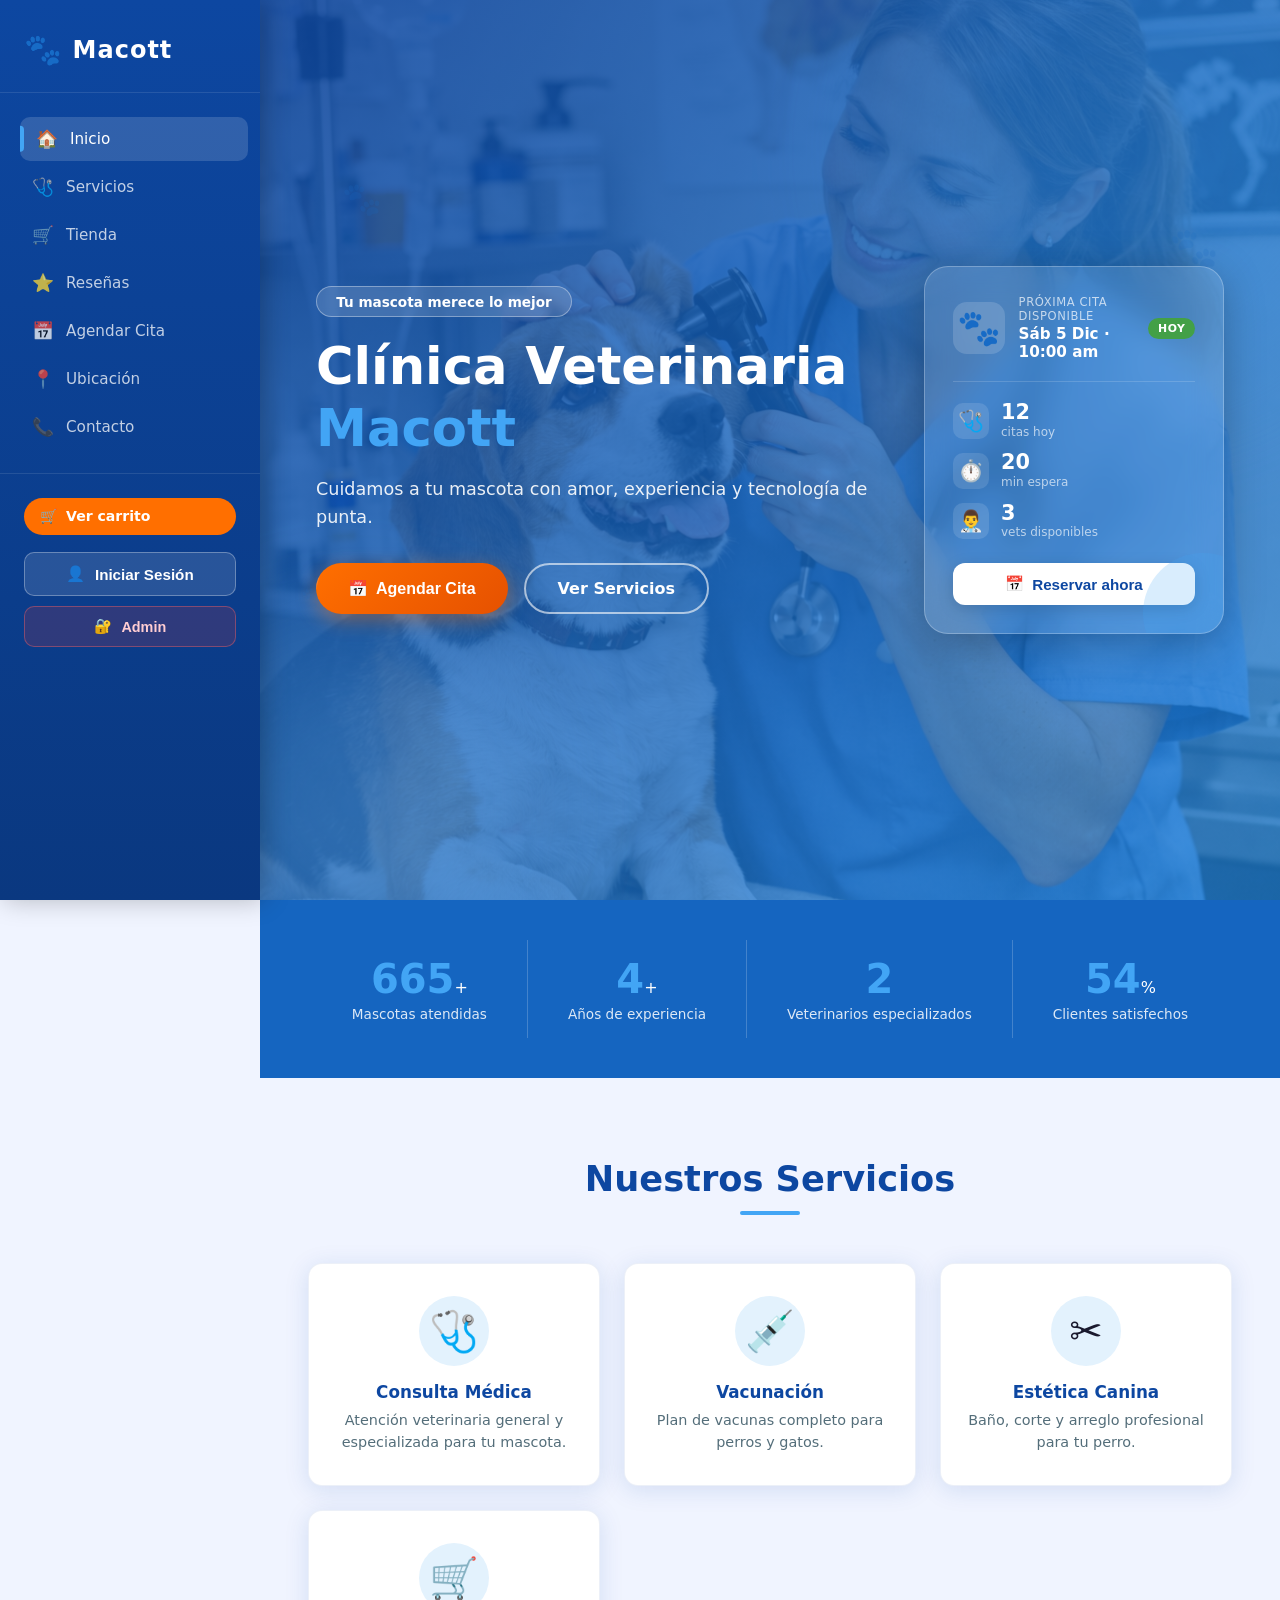
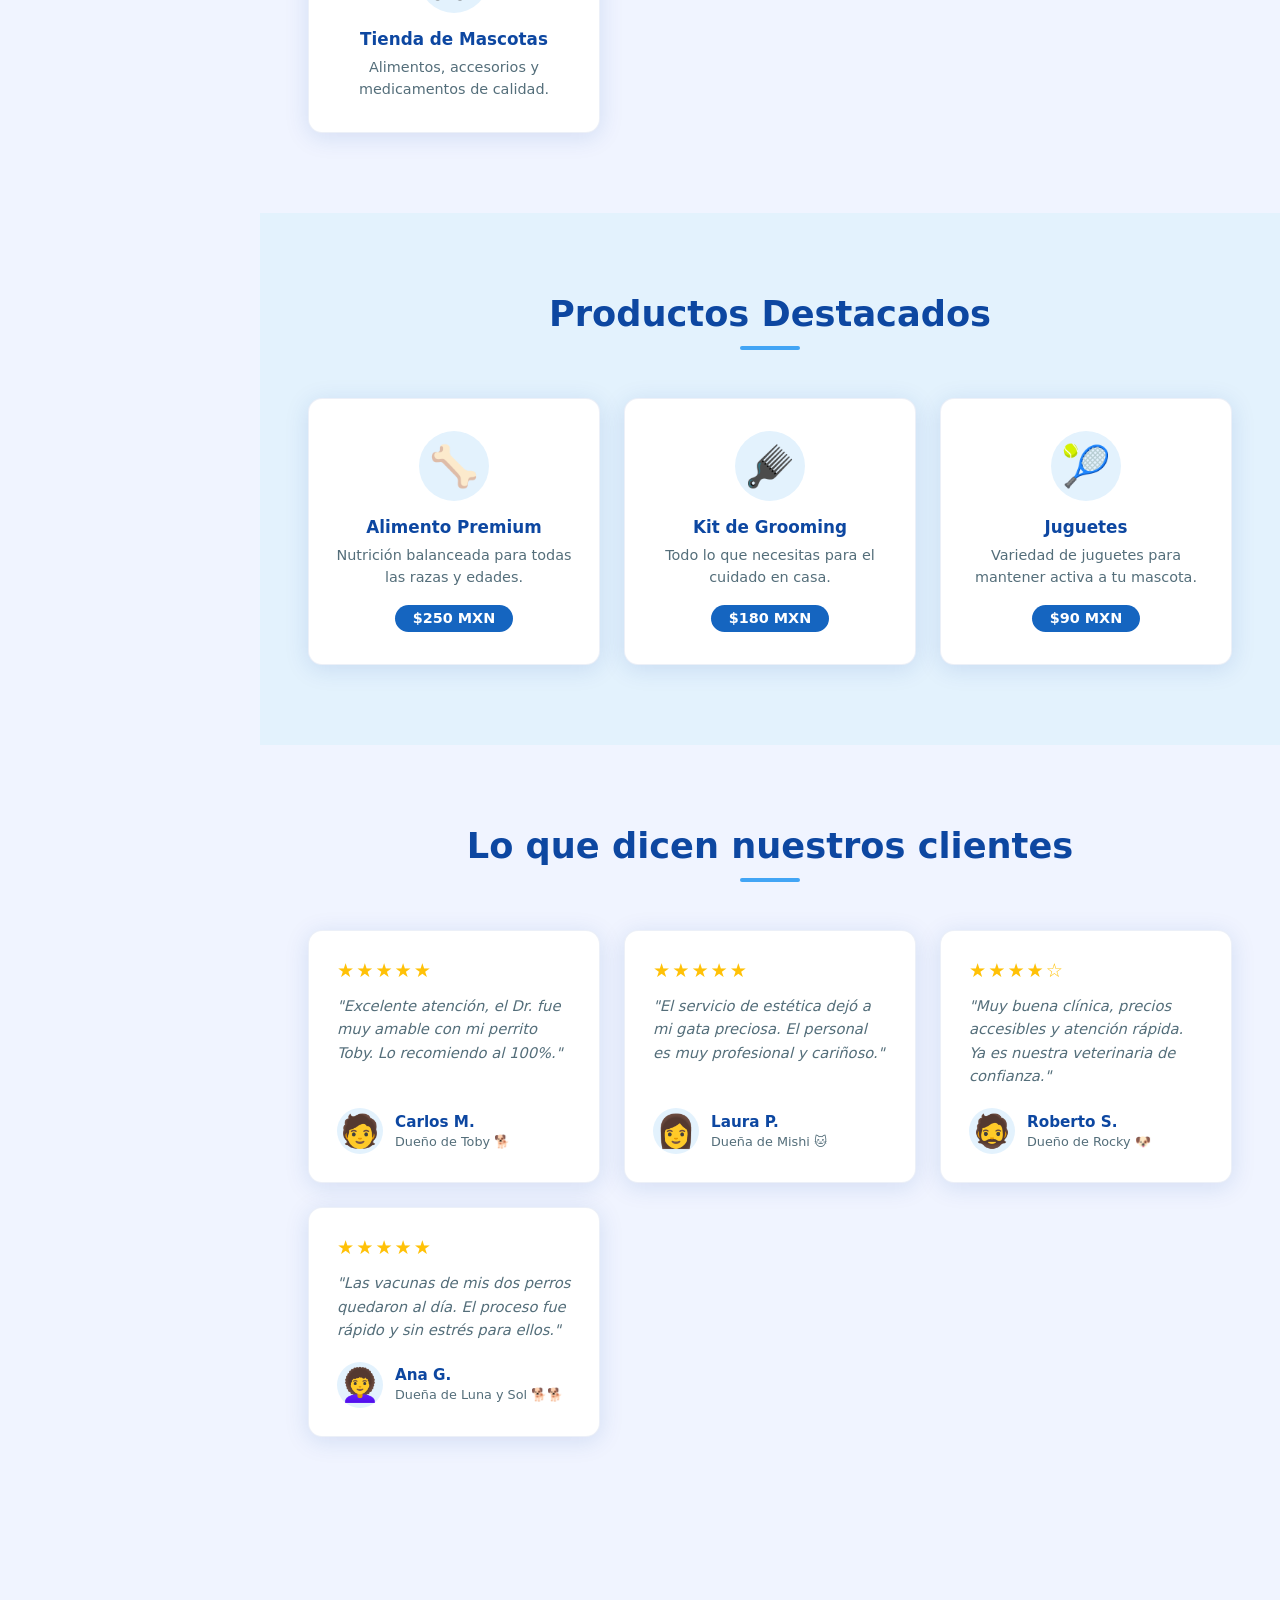
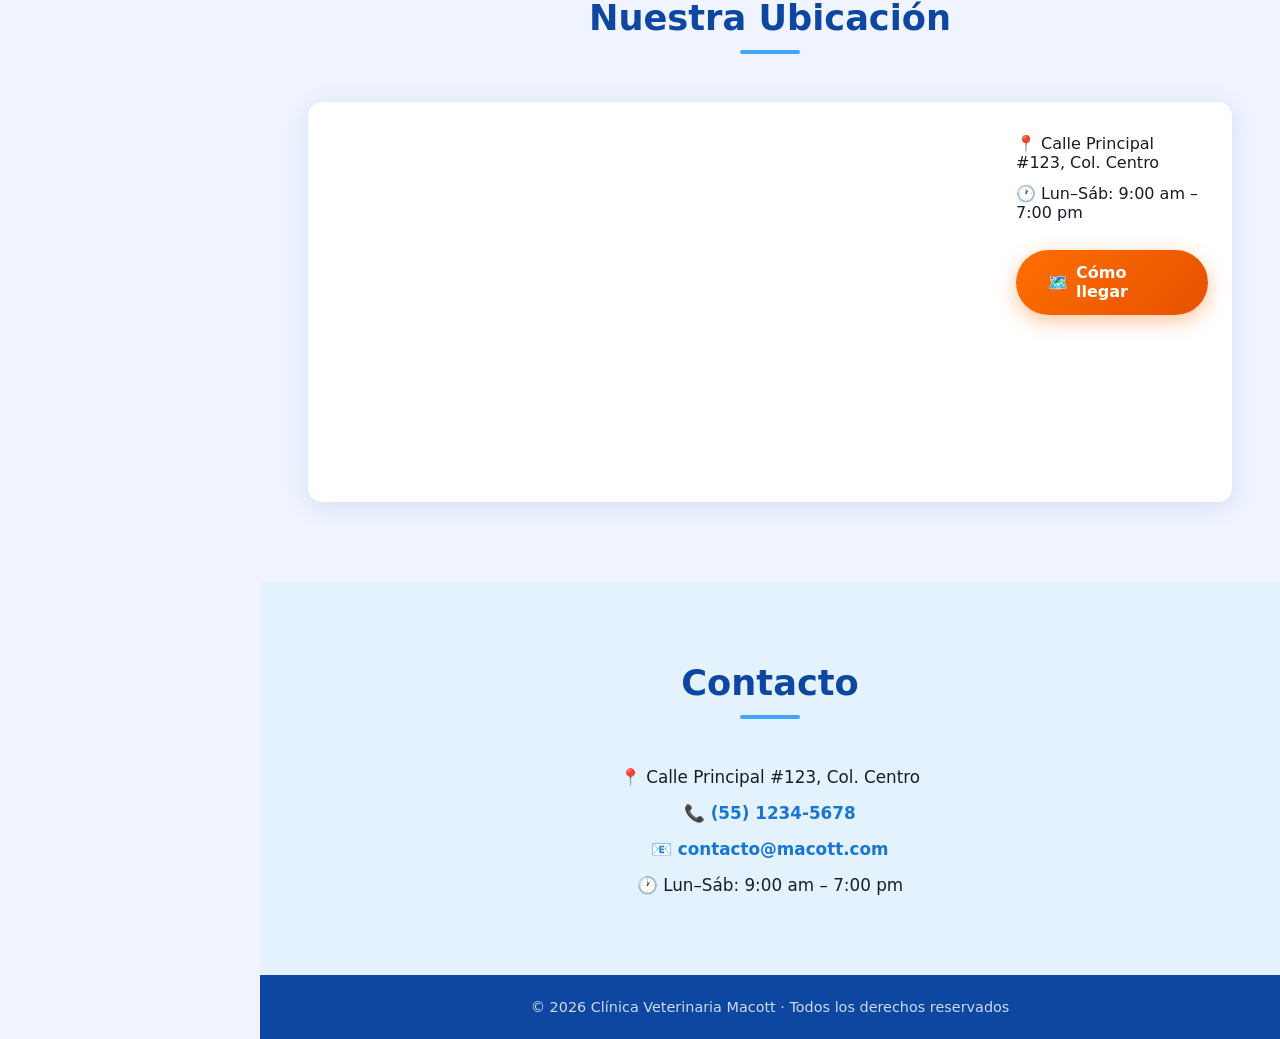
==== Documents/tranbajo/veterinaria/index.html @ 2ae5eca7 "primer commit" ====
<!DOCTYPE html>
<html lang="es">
<head>
  <meta charset="UTF-8" />
  <meta name="viewport" content="width=device-width, initial-scale=1.0"/>
  <title>Clínica Veterinaria Mascott</title>
  <meta name="description" content="Clínica Veterinaria Macott – Consultas, vacunación, estética canina y tienda de mascotas." />
  <link rel="stylesheet" href="style.css" />
</head>
<body>

  <a href="#main-content" class="skip-link">Saltar al contenido principal</a>

  <!-- OVERLAY sidebar móvil -->
  <div class="sidebar-overlay" id="sidebarOverlay" aria-hidden="true"></div>

  <!-- SIDEBAR -->
  <aside class="sidebar" id="sidebar" role="navigation" aria-label="Menú lateral">
    <div class="sidebar-header">
      <a href="#inicio" class="logo" aria-label="Clínica Veterinaria Macott">
        <span aria-hidden="true">🐾</span>
        <span>Macott</span>
      </a>
    </div>

    <nav>
      <ul class="sidebar-links" role="list">
        <li><a href="#inicio"    class="sidebar-link active"><span aria-hidden="true">🏠</span> Inicio</a></li>
        <li><a href="#servicios" class="sidebar-link"><span aria-hidden="true">🩺</span> Servicios</a></li>
        <li><a href="tienda.html" class="sidebar-link"><span aria-hidden="true">🛒</span> Tienda</a></li>
        <li><a href="#resenas"   class="sidebar-link"><span aria-hidden="true">⭐</span> Reseñas</a></li>
        <li>
          <button class="sidebar-link sidebar-link-btn" id="btnCitaSidebar" aria-haspopup="dialog">
            <span aria-hidden="true">📅</span> Agendar Cita
          </button>
        </li>
        <li><a href="#ubicacion" class="sidebar-link"><span aria-hidden="true">📍</span> Ubicación</a></li>
        <li><a href="#contacto"  class="sidebar-link"><span aria-hidden="true">📞</span> Contacto</a></li>
      </ul>
    </nav>
    
    <div class="sidebar-footer">
      <a href="tienda.html" class="btn-carrito-sidebar">
        <span aria-hidden="true">🛒</span> Ver carrito
      </a>
      <button class="btn-login" id="btnLogin" aria-haspopup="dialog">
        <span aria-hidden="true">👤</span> Iniciar Sesión
      </button>
      <button class="btn-admin" id="btnAdmin" aria-haspopup="dialog">
        <span aria-hidden="true">🔐</span> Admin
      </button>
    </div>
  </aside>

  <!-- TOPBAR móvil -->
  <header class="topbar" role="banner">
    <button class="menu-toggle" id="menuToggle"
      aria-controls="sidebar"
      aria-expanded="false"
      aria-label="Abrir menú">
      <span class="hamburger" aria-hidden="true"></span>
    </button>
    <a href="#inicio" class="logo topbar-logo" aria-label="Macott inicio">
      <span aria-hidden="true">🐾</span> Macott
    </a>
    <button class="btn-login-top" id="btnLoginTop" aria-haspopup="dialog">
      <span aria-hidden="true">👤</span>
    </button>
    <a href="tienda.html" class="btn-carrito-top" aria-label="Ir al carrito">
      🛒
    </a>
  </header>

  <!-- MAIN -->
  <main class="main-content" id="main-content">

    <!-- HERO -->
    <section class="hero" id="inicio" aria-label="Bienvenida">
      <div class="hero-overlay" aria-hidden="true"></div>
      <div class="hero-bg-img" aria-hidden="true"></div>
      <div class="blob blob1" aria-hidden="true"></div>
      <div class="blob blob2" aria-hidden="true"></div>
      <div class="paw-float" aria-hidden="true">🐾</div>
      <div class="paw-float paw2" aria-hidden="true">🐾</div>
      <div class="paw-float paw3" aria-hidden="true">🐾</div>

      <div class="hero-content">
        <span class="hero-badge">Tu mascota merece lo mejor</span>
        <h1>Clínica Veterinaria<br><strong>Macott</strong></h1>
        <p>Cuidamos a tu mascota con amor, experiencia y tecnología de punta.</p>
        <div class="hero-btns">
          <button class="btn-cita" id="btnCitaHero" aria-haspopup="dialog">
            <span aria-hidden="true">📅</span> Agendar Cita
          </button>
          <a href="#servicios" class="btn-outline">Ver Servicios</a>
        </div>
      </div>

      <div class="hero-card" aria-label="Información de disponibilidad">
        <div class="hcard-top">
          <span class="hcard-icon" aria-hidden="true">🐾</span>
          <div>
            <p class="hcard-label">Próxima cita disponible</p>
            <p class="hcard-date" id="heroFecha">Cargando...</p>
          </div>
          <span class="hcard-badge">HOY</span>
        </div>

        <div class="hcard-divider" aria-hidden="true"></div>

        <ul class="hcard-stats" role="list">
          <li>
            <span class="hcard-stat-icon" aria-hidden="true">🩺</span>
            <div>
              <span class="hcard-stat-val" data-target="12">0</span>
              <span class="hcard-stat-unit">citas hoy</span>
            </div>
          </li>
          <li>
            <span class="hcard-stat-icon" aria-hidden="true">⏱️</span>
            <div>
              <span class="hcard-stat-val" data-target="20">0</span>
              <span class="hcard-stat-unit">min espera</span>
            </div>
          </li>
          <li>
            <span class="hcard-stat-icon" aria-hidden="true">👨‍⚕️</span>
            <div>
              <span class="hcard-stat-val" data-target="3">0</span>
              <span class="hcard-stat-unit">vets disponibles</span>
            </div>
          </li>
        </ul>

        <button class="hcard-btn" id="btnCitaCard" aria-haspopup="dialog">
          <span aria-hidden="true">📅</span> Reservar ahora
        </button>

        <div class="hcard-pulse" aria-hidden="true"></div>
      </div>

    </section>

    <!-- STATS -->
    <section class="stats" aria-label="Estadísticas de la clínica">
      <div class="stat reveal"><span class="stat-num" data-target="1200">0</span><span>+</span><p>Mascotas atendidas</p></div>
      <div class="stat reveal"><span class="stat-num" data-target="8">0</span><span>+</span><p>Años de experiencia</p></div>
      <div class="stat reveal"><span class="stat-num" data-target="5">0</span><span></span><p>Veterinarios especializados</p></div>
      <div class="stat reveal"><span class="stat-num" data-target="98">0</span><span>%</span><p>Clientes satisfechos</p></div>
    </section>

    <!-- SERVICIOS -->
    <section class="section" id="servicios" aria-labelledby="tit-servicios">
      <h2 class="section-title reveal" id="tit-servicios">Nuestros Servicios</h2>
      <div class="cards" role="list">
        <article class="card reveal" role="listitem">
          <div class="card-icon-wrap" aria-hidden="true">🩺</div>
          <h3>Consulta Médica</h3>
          <p>Atención veterinaria general y especializada para tu mascota.</p>
        </article>
        <article class="card reveal" role="listitem">
          <div class="card-icon-wrap" aria-hidden="true">💉</div>
          <h3>Vacunación</h3>
          <p>Plan de vacunas completo para perros y gatos.</p>
        </article>
        <article class="card reveal" role="listitem">
          <div class="card-icon-wrap" aria-hidden="true">✂️</div>
          <h3>Estética Canina</h3>
          <p>Baño, corte y arreglo profesional para tu perro.</p>
        </article>
        <article class="card reveal" role="listitem">
          <div class="card-icon-wrap" aria-hidden="true">🛒</div>
          <h3>Tienda de Mascotas</h3>
          <p>Alimentos, accesorios y medicamentos de calidad.</p>
        </article>
      </div>
    </section>

    <!-- PRODUCTOS -->
    <section class="section section-alt" id="productos" aria-labelledby="tit-productos">
      <h2 class="section-title reveal" id="tit-productos">Productos Destacados</h2>
      <div class="cards" role="list">
        <article class="card reveal" role="listitem">
          <div class="card-icon-wrap" aria-hidden="true">🦴</div>
          <h3>Alimento Premium</h3>
          <p>Nutrición balanceada para todas las razas y edades.</p>
          <span class="price" aria-label="Precio 250 pesos">$250 MXN</span>
        </article>
        <article class="card reveal" role="listitem">
          <div class="card-icon-wrap" aria-hidden="true">🪮</div>
          <h3>Kit de Grooming</h3>
          <p>Todo lo que necesitas para el cuidado en casa.</p>
          <span class="price" aria-label="Precio 180 pesos">$180 MXN</span>
        </article>
        <article class="card reveal" role="listitem">
          <div class="card-icon-wrap" aria-hidden="true">🎾</div>
          <h3>Juguetes</h3>
          <p>Variedad de juguetes para mantener activa a tu mascota.</p>
          <span class="price" aria-label="Precio 90 pesos">$90 MXN</span>
        </article>
      </div>
    </section>

    <!-- RESEÑAS -->
    <section class="section" id="resenas" aria-labelledby="tit-resenas">
      <h2 class="section-title reveal" id="tit-resenas">Lo que dicen nuestros clientes</h2>
      <div class="reviews-grid">
        <article class="review-card reveal" aria-label="Reseña de cliente">
          <div class="stars" aria-label="5 estrellas">★★★★★</div>
          <p>"Excelente atención, el Dr. fue muy amable con mi perrito Toby. Lo recomiendo al 100%."</p>
          <div class="reviewer">
            <div class="reviewer-avatar" aria-hidden="true">🧑</div>
            <div>
              <strong>Carlos M.</strong>
              <span>Dueño de Toby 🐕</span>
            </div>
          </div>
        </article>
        <article class="review-card reveal" aria-label="Reseña de cliente">
          <div class="stars" aria-label="5 estrellas">★★★★★</div>
          <p>"El servicio de estética dejó a mi gata preciosa. El personal es muy profesional y cariñoso."</p>
          <div class="reviewer">
            <div class="reviewer-avatar" aria-hidden="true">👩</div>
            <div>
              <strong>Laura P.</strong>
              <span>Dueña de Mishi 🐱</span>
            </div>
          </div>
        </article>
        <article class="review-card reveal" aria-label="Reseña de cliente">
          <div class="stars" aria-label="4 estrellas">★★★★☆</div>
          <p>"Muy buena clínica, precios accesibles y atención rápida. Ya es nuestra veterinaria de confianza."</p>
          <div class="reviewer">
            <div class="reviewer-avatar" aria-hidden="true">🧔</div>
            <div>
              <strong>Roberto S.</strong>
              <span>Dueño de Rocky 🐶</span>
            </div>
          </div>
        </article>
        <article class="review-card reveal" aria-label="Reseña de cliente">
          <div class="stars" aria-label="5 estrellas">★★★★★</div>
          <p>"Las vacunas de mis dos perros quedaron al día. El proceso fue rápido y sin estrés para ellos."</p>
          <div class="reviewer">
            <div class="reviewer-avatar" aria-hidden="true">👩‍🦱</div>
            <div>
              <strong>Ana G.</strong>
              <span>Dueña de Luna y Sol 🐕🐕</span>
            </div>
          </div>
        </article>
      </div>
    </section>

    <!-- MAPA -->
    <section class="section" id="ubicacion" aria-labelledby="tit-ubicacion">
      <h2 class="section-title reveal" id="tit-ubicacion">Nuestra Ubicación</h2>
      <div class="map-wrapper reveal">
        <iframe
          title="Ubicación Clínica Veterinaria Macott"
          src="https://www.google.com/maps/embed?pb=!1m18!1m12!1m3!1d3762.661!2d-99.1332!3d19.4326!2m3!1f0!2f0!3f0!3m2!1i1024!2i768!4f13.1!3m3!1m2!1s0x0%3A0x0!2zMTnCsDI1JzU3LjQiTiA5OcKwMDcnNTkuNSJX!5e0!3m2!1ses!2smx!4v1234567890"
          width="100%" height="400" style="border:0;" allowfullscreen=""
          loading="lazy" referrerpolicy="no-referrer-when-downgrade">
        </iframe>
        <div class="map-info">
          <p><span aria-hidden="true">📍</span> Calle Principal #123, Col. Centro</p>
          <p><span aria-hidden="true">🕐</span> Lun–Sáb: 9:00 am – 7:00 pm</p>
          <a href="https://maps.google.com" target="_blank" rel="noopener noreferrer"
            class="btn-cita" style="margin-top:1rem; display:inline-flex;">
            <span aria-hidden="true">🗺️</span> Cómo llegar
          </a>
        </div>
      </div>
    </section>

    <!-- CONTACTO -->
    <section class="section section-alt" id="contacto" aria-labelledby="tit-contacto">
      <h2 class="section-title reveal" id="tit-contacto">Contacto</h2>
      <ul class="contacto-info reveal" role="list">
        <li><span aria-hidden="true">📍</span> Calle Principal #123, Col. Centro</li>
        <li><span aria-hidden="true">📞</span> <a href="tel:+525512345678">(55) 1234-5678</a></li>
        <li><span aria-hidden="true">📧</span> <a href="mailto:contacto@macott.com">contacto@macott.com</a></li>
        <li><span aria-hidden="true">🕐</span> Lun–Sáb: 9:00 am – 7:00 pm</li>
      </ul>
    </section>

    <footer class="footer" role="contentinfo">
      <p>© 2026 Clínica Veterinaria Macott · Todos los derechos reservados</p>
    </footer>

  </main>

  <!-- MODAL LOGIN -->
  <div class="modal-overlay" id="modalOverlay" role="dialog" aria-modal="true"
    aria-labelledby="modal-title" aria-hidden="true">
    <div class="modal">
      <button class="modal-close" id="modalClose" aria-label="Cerrar modal">✕</button>
      <div class="modal-header">
        <span aria-hidden="true">🐾</span>
        <h2 id="modal-title">Iniciar Sesión</h2>
        <p>Accede a tu cuenta Macott</p>
      </div>
      <form class="modal-form" id="loginForm" novalidate aria-label="Formulario de inicio de sesión">
        <div class="form-group">
          <label for="login-email">Correo electrónico</label>
          <input type="email" id="login-email" name="email" placeholder="correo@ejemplo.com"
            required aria-required="true" autocomplete="email" />
        </div>
        <div class="form-group">
          <label for="login-pass">Contraseña</label>
          <div class="pass-wrap">
            <input type="password" id="login-pass" name="password" placeholder="••••••••"
              required aria-required="true" autocomplete="current-password" />
            <button type="button" class="toggle-pass" id="togglePass" aria-label="Mostrar contraseña">👁</button>
          </div>
        </div>
        <button type="submit" class="btn-cita" style="width:100%; justify-content:center;">
          Entrar
        </button>
        <p class="modal-footer-text">
          ¿No tienes cuenta? <a href="#" id="linkRegister">Regístrate</a>
        </p>
      </form>
    </div>
  </div>

  <!-- MODAL CITAS -->
  <div class="modal-overlay" id="modalCita" role="dialog" aria-modal="true"
    aria-labelledby="cita-title" aria-hidden="true">
    <div class="modal modal-wide">
      <button class="modal-close" id="citaClose" aria-label="Cerrar modal de cita">✕</button>
      <div class="modal-header">
        <span aria-hidden="true">📅</span>
        <h2 id="cita-title">Agendar Cita</h2>
        <p>Elige fecha, hora y servicio</p>
      </div>
      <form class="modal-form" id="formCita" novalidate aria-label="Formulario para agendar cita">

        <div class="form-row-2">
          <div class="form-group">
            <label for="c-nombre">Tu nombre</label>
            <input type="text" id="c-nombre" placeholder="Ej. María García"
              required aria-required="true" autocomplete="name" />
            <span class="field-error" id="err-nombre" role="alert" aria-live="polite"></span>
          </div>
          <div class="form-group">
            <label for="c-mascota">Nombre de tu mascota</label>
            <input type="text" id="c-mascota" placeholder="Ej. Firulais" required aria-required="true" />
            <span class="field-error" id="err-mascota" role="alert" aria-live="polite"></span>
          </div>
        </div>

        <div class="form-group">
          <label for="c-servicio">Servicio</label>
          <select id="c-servicio" required aria-required="true">
            <option value="">Selecciona un servicio</option>
            <option value="consulta">🩺 Consulta Médica</option>
            <option value="vacuna">💉 Vacunación</option>
            <option value="estetica">✂️ Estética Canina</option>
            <option value="otro">📋 Otro</option>
          </select>
          <span class="field-error" id="err-servicio" role="alert" aria-live="polite"></span>
        </div>

        <!-- FECHAS DISPONIBLES -->
        <div class="form-group">
          <label>Fecha disponible</label>
          <div class="fechas-grid" id="fechasGrid" role="group" aria-label="Selecciona una fecha disponible"></div>
          <span class="field-error" id="err-fecha" role="alert" aria-live="polite"></span>
        </div>

        <!-- HORARIOS -->
        <div class="form-group" id="horariosWrap" style="display:none">
          <label>Horario disponible</label>
          <div class="horarios-grid" id="horariosGrid" role="group" aria-label="Selecciona un horario"></div>
          <span class="field-error" id="err-hora" role="alert" aria-live="polite"></span>
        </div>

        <button type="submit" class="btn-cita" style="width:100%; justify-content:center; margin-top:.5rem;">
          <span aria-hidden="true">✅</span> Confirmar Cita
        </button>
      </form>
      <div class="form-msg" id="formMsg" role="status" aria-live="polite"></div>
    </div>
  </div>

  <!-- MODAL ADMIN -->
  <div class="modal-overlay" id="modalAdmin" role="dialog" aria-modal="true"
    aria-labelledby="admin-title" aria-hidden="true">
    <div class="modal modal-admin">
      <button class="modal-close" id="adminClose" aria-label="Cerrar modal admin">✕</button>
      <div class="modal-header modal-header-admin">
        <span aria-hidden="true">🔐</span>
        <h2 id="admin-title">Panel Administrador</h2>
        <p>Acceso exclusivo para personal Macott</p>
      </div>
      <form class="modal-form" id="adminForm" novalidate aria-label="Formulario de acceso administrador">
        <div class="form-group">
          <label for="admin-user">Usuario</label>
          <input type="text" id="admin-user" placeholder="admin" required aria-required="true" autocomplete="username" />
        </div>
        <div class="form-group">
          <label for="admin-pass">Contraseña</label>
          <div class="pass-wrap">
            <input type="password" id="admin-pass" placeholder="••••••••"
              required aria-required="true" autocomplete="current-password" />
            <button type="button" class="toggle-pass" id="toggleAdminPass" aria-label="Mostrar contraseña">👁</button>
          </div>
        </div>
        <button type="submit" class="btn-admin-submit">
          <span aria-hidden="true">🔓</span> Acceder al Panel
        </button>
        <p class="modal-footer-text" style="text-align:center; margin-top:.5rem;">
          Acceso restringido · Solo personal autorizado
        </p>
      </form>
    </div>
  </div>

  <script src="script.js"></script>
</body>
</html>
---- Documents/tranbajo/veterinaria/style.css ----
/* ===== RESET & VARIABLES ===== */
*,
*::before,
*::after {
  margin: 0;
  padding: 0;
  box-sizing: border-box;
}

:root {
  --sidebar-w:  260px;
  --blue-dark:  #0d47a1;
  --blue:       #1565c0;
  --blue-mid:   #1976d2;
  --blue-light: #42a5f5;
  --blue-pale:  #e3f2fd;
  --accent:     #ff6f00;
  --white:      #ffffff;
  --text:       #1a1a2e;
  --muted:      #546e7a;
  --radius:     14px;
  --shadow:     0 4px 24px rgba(13,71,161,0.13);
  --t:          0.3s ease;
}

html {
  scroll-behavior: smooth;
}

body {
  font-family: 'Segoe UI', system-ui, sans-serif;
  background: #f0f4ff;
  color: var(--text);
  overflow-x: hidden;
}

/* ===== ACCESIBILIDAD ===== */
:focus-visible {
  outline: 3px solid var(--accent);
  outline-offset: 3px;
  border-radius: 4px;
}

.skip-link {
  position: absolute;
  top: -100px;
  left: 1rem;
  background: var(--blue-dark);
  color: var(--white);
  padding: .6rem 1.2rem;
  border-radius: var(--radius);
  font-weight: 700;
  z-index: 9999;
  text-decoration: none;
  transition: top .2s;
}
.skip-link:focus {
  top: 1rem;
}

/* ===== SIDEBAR ===== */
.sidebar {
  position: fixed;
  top: 0;
  left: 0;
  width: var(--sidebar-w);
  height: 100vh;
  background: linear-gradient(180deg, var(--blue-dark) 0%, #0a3880 100%);
  display: flex;
  flex-direction: column;
  z-index: 300;
  box-shadow: 4px 0 24px rgba(0,0,0,.25);
  transition: transform var(--t);
}

.sidebar-header {
  padding: 2rem 1.5rem 1.5rem;
  border-bottom: 1px solid rgba(255,255,255,.1);
}

.logo {
  display: flex;
  align-items: center;
  gap: .6rem;
  color: var(--white);
  font-size: 1.5rem;
  font-weight: 800;
  text-decoration: none;
  letter-spacing: 1px;
}
.logo span:first-child {
  font-size: 1.9rem;
  animation: logoBounce 2.5s ease-in-out infinite;
}

@keyframes logoBounce {
  0%, 100% { transform: translateY(0); }
  50%       { transform: translateY(-6px); }
}

.sidebar-links {
  list-style: none;
  padding: 1.5rem 1rem;
  flex: 1;
  display: flex;
  flex-direction: column;
  gap: .25rem;
}

.sidebar-link {
  display: flex;
  align-items: center;
  gap: .75rem;
  color: rgba(255,255,255,.75);
  text-decoration: none;
  padding: .75rem 1rem;
  border-radius: 10px;
  font-size: .95rem;
  font-weight: 500;
  transition: background var(--t), color var(--t), transform var(--t);
  position: relative;
}
.sidebar-link span {
  font-size: 1.1rem;
}
.sidebar-link:hover,
.sidebar-link.active {
  background: rgba(255,255,255,.15);
  color: var(--white);
  transform: translateX(4px);
}
.sidebar-link.active::before {
  content: '';
  position: absolute;
  left: 0;
  top: 50%;
  transform: translateY(-50%);
  width: 4px;
  height: 60%;
  background: var(--blue-light);
  border-radius: 0 4px 4px 0;
}

.sidebar-link-btn {
  width: 100%;
  background: none;
  border: none;
  text-align: left;
  cursor: pointer;
  font-family: inherit;
}

.sidebar-footer {
  padding: 1.5rem;
  border-top: 1px solid rgba(255,255,255,.1);
  display: flex;
  flex-direction: column;
  gap: .6rem;
}

.btn-login {
  width: 100%;
  display: flex;
  align-items: center;
  justify-content: center;
  gap: .6rem;
  background: rgba(255,255,255,.12);
  border: 1.5px solid rgba(255,255,255,.3);
  color: var(--white);
  padding: .75rem 1rem;
  border-radius: 10px;
  font-size: .95rem;
  font-weight: 600;
  cursor: pointer;
  transition: background var(--t), border-color var(--t), transform var(--t);
}
.btn-login:hover {
  background: rgba(255,255,255,.22);
  border-color: var(--white);
  transform: translateY(-2px);
}

.btn-admin {
  width: 100%;
  display: flex;
  align-items: center;
  justify-content: center;
  gap: .6rem;
  background: rgba(255,50,50,.15);
  border: 1.5px solid rgba(255,100,100,.4);
  color: #ffcdd2;
  padding: .7rem 1rem;
  border-radius: 10px;
  font-size: .9rem;
  font-weight: 600;
  cursor: pointer;
  transition: background var(--t), border-color var(--t), transform var(--t);
}
.btn-admin:hover {
  background: rgba(255,50,50,.28);
  border-color: #ef9a9a;
  transform: translateY(-2px);
}

/* ===== TOPBAR (móvil) ===== */
.topbar {
  display: none;
  position: fixed;
  top: 0;
  left: 0;
  right: 0;
  height: 60px;
  background: var(--blue-dark);
  align-items: center;
  justify-content: space-between;
  padding: 0 1rem;
  z-index: 400;
  box-shadow: 0 2px 12px rgba(0,0,0,.25);
}
.topbar-logo {
  font-size: 1.2rem;
}

.menu-toggle {
  background: none;
  border: 2px solid rgba(255,255,255,.4);
  border-radius: 8px;
  width: 40px;
  height: 40px;
  cursor: pointer;
  display: flex;
  align-items: center;
  justify-content: center;
  flex-direction: column;
  gap: 5px;
  padding: 8px;
  transition: border-color var(--t);
}
.menu-toggle:hover {
  border-color: var(--white);
}

.hamburger,
.hamburger::before,
.hamburger::after {
  display: block;
  width: 18px;
  height: 2px;
  background: var(--white);
  border-radius: 2px;
  transition: transform .3s, opacity .3s;
  position: relative;
}
.hamburger::before,
.hamburger::after {
  content: '';
  position: absolute;
  left: 0;
}
.hamburger::before { top: -6px; }
.hamburger::after  { top:  6px; }
.menu-toggle.active .hamburger { background: transparent; }
.menu-toggle.active .hamburger::before { transform: rotate(45deg) translate(4px,4px); }
.menu-toggle.active .hamburger::after  { transform: rotate(-45deg) translate(4px,-4px); }

.btn-login-top {
  background: rgba(255,255,255,.15);
  border: 1.5px solid rgba(255,255,255,.4);
  color: var(--white);
  width: 38px;
  height: 38px;
  border-radius: 50%;
  font-size: 1.1rem;
  cursor: pointer;
  transition: background var(--t);
}
.btn-login-top:hover {
  background: rgba(255,255,255,.25);
}

.sidebar-overlay {
  display: none;
  position: fixed;
  inset: 0;
  background: rgba(0,0,0,.5);
  z-index: 250;
  backdrop-filter: blur(2px);
}
.sidebar-overlay.active {
  display: block;
}

/* ===== MAIN ===== */
.main-content {
  margin-left: var(--sidebar-w);
  min-height: 100vh;
}

/* ===== HERO ===== */
.hero {
  min-height: 100vh;
  display: flex;
  align-items: center;
  justify-content: center;
  gap: 3rem;
  padding: 5rem 3rem;
  position: relative;
  overflow: hidden;
}
.hero-bg-img {
  position: absolute;
  inset: 0;
  background: url('fondo.png') center/cover no-repeat;
  z-index: 0;
}
.hero-overlay {
  position: absolute;
  inset: 0;
  background: linear-gradient(135deg, rgba(13,71,161,.88) 0%, rgba(21,101,192,.80) 50%, rgba(30,136,229,.70) 100%);
  z-index: 1;
}

.blob {
  position: absolute;
  border-radius: 50%;
  filter: blur(70px);
  opacity: .2;
  z-index: 2;
}
.blob1 {
  width: 500px;
  height: 500px;
  background: var(--blue-light);
  top: -100px;
  right: -100px;
  animation: blobMove 8s ease-in-out infinite alternate;
}
.blob2 {
  width: 350px;
  height: 350px;
  background: #90caf9;
  bottom: -80px;
  left: -80px;
  animation: blobMove 10s ease-in-out infinite alternate-reverse;
}
@keyframes blobMove {
  from { transform: scale(1) translate(0,0); }
  to   { transform: scale(1.15) translate(30px,20px); }
}

.paw-float {
  position: absolute;
  font-size: 2rem;
  opacity: .18;
  z-index: 2;
  animation: pawFloat 6s ease-in-out infinite;
}
.paw-float:nth-child(5) { top: 20%; left: 8%; }
.paw2 { top: 65%; left: 4%; font-size: 1.4rem; animation-delay: 2s; }
.paw3 { top: 25%; right: 6%; font-size: 2.5rem; animation-delay: 4s; }
@keyframes pawFloat {
  0%, 100% { transform: translateY(0) rotate(0deg); }
  50%       { transform: translateY(-20px) rotate(15deg); }
}

.hero-content {
  color: var(--white);
  max-width: 560px;
  z-index: 3;
  opacity: 1;
  transform: none;
}
.hero-badge {
  display: inline-block;
  background: rgba(255,255,255,.15);
  border: 1px solid rgba(255,255,255,.35);
  color: var(--white);
  padding: .4rem 1.2rem;
  border-radius: 30px;
  font-size: .85rem;
  font-weight: 600;
  margin-bottom: 1.2rem;
  backdrop-filter: blur(4px);
}
.hero-content h1 {
  font-size: clamp(2rem,4.5vw,3.2rem);
  line-height: 1.2;
  margin-bottom: 1rem;
}
.hero-content h1 strong {
  color: var(--blue-light);
}
.hero-content p {
  font-size: 1.1rem;
  opacity: .9;
  margin-bottom: 2rem;
  line-height: 1.6;
}
.hero-btns {
  display: flex;
  gap: 1rem;
  flex-wrap: wrap;
}

.hero-img {
  z-index: 3;
}
.hero-img-circle {
  width: 280px;
  height: 280px;
  background: rgba(255,255,255,.12);
  border: 3px solid rgba(255,255,255,.25);
  border-radius: 50%;
  display: flex;
  align-items: center;
  justify-content: center;
  backdrop-filter: blur(6px);
}
.big-emoji {
  font-size: 8rem;
  filter: drop-shadow(0 8px 24px rgba(0,0,0,.3));
}

/* ===== HERO CARD ===== */
.hero-card {
  position: relative;
  z-index: 3;
  background: rgba(255,255,255,.12);
  backdrop-filter: blur(16px);
  -webkit-backdrop-filter: blur(16px);
  border: 1px solid rgba(255,255,255,.25);
  border-radius: 24px;
  padding: 1.75rem;
  width: 300px;
  box-shadow: 0 8px 40px rgba(0,0,0,.25);
  overflow: hidden;
  flex-shrink: 0;
}

.hcard-top {
  display: flex;
  align-items: center;
  gap: .85rem;
  margin-bottom: 1.25rem;
}

.hcard-icon {
  font-size: 2.2rem;
  background: rgba(255,255,255,.15);
  width: 52px;
  height: 52px;
  border-radius: 14px;
  display: flex;
  align-items: center;
  justify-content: center;
  flex-shrink: 0;
  animation: logoBounce 2.5s ease-in-out infinite;
}

.hcard-label {
  font-size: .72rem;
  color: rgba(255,255,255,.7);
  text-transform: uppercase;
  letter-spacing: .6px;
  margin-bottom: .15rem;
}

.hcard-date {
  font-size: .95rem;
  font-weight: 700;
  color: var(--white);
}

.hcard-badge {
  margin-left: auto;
  background: #43a047;
  color: var(--white);
  font-size: .68rem;
  font-weight: 800;
  padding: .25rem .6rem;
  border-radius: 20px;
  letter-spacing: .5px;
  flex-shrink: 0;
  animation: pulse-badge 2s ease-in-out infinite;
}

@keyframes pulse-badge {
  0%, 100% { box-shadow: 0 0 0 0 rgba(67,160,71,.6); }
  50%       { box-shadow: 0 0 0 6px rgba(67,160,71,0); }
}

.hcard-divider {
  height: 1px;
  background: rgba(255,255,255,.15);
  margin-bottom: 1.25rem;
}

.hcard-stats {
  list-style: none;
  display: flex;
  flex-direction: column;
  gap: .85rem;
  margin-bottom: 1.5rem;
}

.hcard-stats li {
  display: flex;
  align-items: center;
  gap: .75rem;
}

.hcard-stat-icon {
  font-size: 1.3rem;
  background: rgba(255,255,255,.12);
  width: 36px;
  height: 36px;
  border-radius: 10px;
  display: flex;
  align-items: center;
  justify-content: center;
  flex-shrink: 0;
}

.hcard-stat-val {
  font-size: 1.3rem;
  font-weight: 800;
  color: var(--white);
  line-height: 1;
}

.hcard-stat-unit {
  font-size: .75rem;
  color: rgba(255,255,255,.65);
  display: block;
  margin-top: .1rem;
}

.hcard-btn {
  width: 100%;
  display: flex;
  align-items: center;
  justify-content: center;
  gap: .5rem;
  background: var(--white);
  color: var(--blue-dark);
  border: none;
  padding: .75rem 1rem;
  border-radius: 12px;
  font-size: .95rem;
  font-weight: 700;
  cursor: pointer;
  transition: background var(--t), transform .15s, box-shadow var(--t);
  box-shadow: 0 4px 16px rgba(0,0,0,.15);
}
.hcard-btn:hover {
  background: var(--blue-pale);
  transform: translateY(-2px);
  box-shadow: 0 8px 24px rgba(0,0,0,.2);
}

.hcard-pulse {
  position: absolute;
  bottom: -40px;
  right: -40px;
  width: 120px;
  height: 120px;
  border-radius: 50%;
  background: rgba(66,165,245,.2);
  pointer-events: none;
}

/* ===== BOTONES PRINCIPALES ===== */
.btn-cita {
  display: inline-flex;
  align-items: center;
  gap: .5rem;
  background: linear-gradient(135deg, var(--accent), #e65100);
  color: var(--white);
  border: none;
  padding: .85rem 2rem;
  border-radius: 50px;
  font-size: 1rem;
  font-weight: 700;
  cursor: pointer;
  text-decoration: none;
  box-shadow: 0 6px 20px rgba(255,111,0,.4);
  transition: transform .2s, box-shadow .2s, filter .2s;
  position: relative;
  overflow: hidden;
}
.btn-cita::before {
  content: '';
  position: absolute;
  inset: 0;
  background: rgba(255,255,255,.15);
  transform: translateX(-100%) skewX(-15deg);
  transition: transform .4s;
}
.btn-cita:hover::before { transform: translateX(120%) skewX(-15deg); }
.btn-cita:hover {
  transform: translateY(-3px);
  box-shadow: 0 10px 28px rgba(255,111,0,.5);
  filter: brightness(1.05);
}
.btn-cita:active {
  transform: translateY(0);
}

.btn-outline {
  display: inline-flex;
  align-items: center;
  gap: .5rem;
  background: transparent;
  color: var(--white);
  border: 2px solid rgba(255,255,255,.6);
  padding: .85rem 2rem;
  border-radius: 50px;
  font-size: 1rem;
  font-weight: 600;
  cursor: pointer;
  text-decoration: none;
  transition: background var(--t), border-color var(--t), transform .2s;
}
.btn-outline:hover {
  background: rgba(255,255,255,.15);
  border-color: var(--white);
  transform: translateY(-3px);
}

/* ===== STATS ===== */
.stats {
  display: flex;
  justify-content: center;
  flex-wrap: wrap;
  background: var(--blue);
  padding: 2.5rem 2rem;
}
.stat {
  text-align: center;
  color: var(--white);
  padding: 1rem 2.5rem;
  border-right: 1px solid rgba(255,255,255,.2);
}
.stat:last-child {
  border-right: none;
}
.stat-num {
  font-size: 2.5rem;
  font-weight: 800;
  color: var(--blue-light);
}
.stat p {
  font-size: .85rem;
  opacity: .85;
  margin-top: .25rem;
}

/* ===== SECCIONES ===== */
.section {
  padding: 5rem 3rem;
  max-width: 1100px;
  margin: 0 auto;
}
.section-alt {
  background: var(--blue-pale);
  max-width: 100%;
  padding: 5rem 3rem;
}
.section-alt > .cards,
.section-alt > .contacto-info {
  max-width: 1100px;
  margin-left: auto;
  margin-right: auto;
}

.section-title {
  text-align: center;
  font-size: clamp(1.6rem,3vw,2.2rem);
  color: var(--blue-dark);
  margin-bottom: 3rem;
}
.section-title::after {
  content: '';
  display: block;
  width: 60px;
  height: 4px;
  background: var(--blue-light);
  border-radius: 2px;
  margin: .75rem auto 0;
}

/* ===== CARDS ===== */
.cards {
  display: grid;
  grid-template-columns: repeat(auto-fit, minmax(220px,1fr));
  gap: 1.5rem;
}
.card {
  background: var(--white);
  border-radius: var(--radius);
  padding: 2rem 1.5rem;
  text-align: center;
  box-shadow: var(--shadow);
  border: 1px solid rgba(13,71,161,.08);
  transition: transform var(--t), box-shadow var(--t), border-color var(--t);
}
.card:hover {
  transform: translateY(-8px);
  box-shadow: 0 12px 36px rgba(13,71,161,.18);
  border-color: var(--blue-light);
}
.card-icon-wrap {
  font-size: 2.5rem;
  margin-bottom: 1rem;
  display: inline-flex;
  align-items: center;
  justify-content: center;
  background: var(--blue-pale);
  width: 70px;
  height: 70px;
  border-radius: 50%;
  transition: transform var(--t);
}
.card:hover .card-icon-wrap {
  transform: scale(1.15) rotate(-5deg);
}
.card h3 {
  color: var(--blue-dark);
  margin-bottom: .5rem;
  font-size: 1.05rem;
}
.card p {
  color: var(--muted);
  font-size: .9rem;
  line-height: 1.5;
}
.price {
  display: inline-block;
  margin-top: 1rem;
  background: var(--blue);
  color: var(--white);
  padding: .35rem 1.1rem;
  border-radius: 20px;
  font-weight: 700;
  font-size: .9rem;
}

/* ===== RESEÑAS ===== */
.reviews-grid {
  display: grid;
  grid-template-columns: repeat(auto-fit, minmax(260px,1fr));
  gap: 1.5rem;
}
.review-card {
  background: var(--white);
  border-radius: var(--radius);
  padding: 1.75rem;
  box-shadow: var(--shadow);
  border: 1px solid rgba(13,71,161,.08);
  display: flex;
  flex-direction: column;
  gap: .75rem;
  transition: transform var(--t), box-shadow var(--t);
}
.review-card:hover {
  transform: translateY(-6px);
  box-shadow: 0 10px 30px rgba(13,71,161,.16);
}
.stars {
  color: #ffc107;
  font-size: 1.2rem;
  letter-spacing: 2px;
}
.review-card p {
  color: var(--muted);
  font-size: .92rem;
  line-height: 1.6;
  flex: 1;
  font-style: italic;
}
.reviewer {
  display: flex;
  align-items: center;
  gap: .75rem;
  margin-top: .5rem;
}
.reviewer-avatar {
  font-size: 2rem;
  background: var(--blue-pale);
  width: 46px;
  height: 46px;
  border-radius: 50%;
  display: flex;
  align-items: center;
  justify-content: center;
  flex-shrink: 0;
}
.reviewer strong {
  display: block;
  color: var(--blue-dark);
  font-size: .95rem;
}
.reviewer span {
  font-size: .8rem;
  color: var(--muted);
}

/* ===== MAPA ===== */
.map-wrapper {
  display: grid;
  grid-template-columns: 1fr 240px;
  gap: 2rem;
  align-items: start;
  background: var(--white);
  border-radius: var(--radius);
  overflow: hidden;
  box-shadow: var(--shadow);
}
.map-wrapper iframe {
  display: block;
  min-height: 380px;
  width: 100%;
  border-radius: var(--radius) 0 0 var(--radius);
}
.map-info {
  padding: 2rem 1.5rem;
  display: flex;
  flex-direction: column;
  gap: .75rem;
  width: 240px;
  font-size: 1rem;
  color: var(--text);
}

/* ===== CONTACTO ===== */
.contacto-info {
  list-style: none;
  display: flex;
  flex-direction: column;
  gap: 1rem;
  font-size: 1.05rem;
  max-width: 400px;
  margin: 0 auto;
  text-align: center;
}
.contacto-info a {
  color: var(--blue-mid);
  text-decoration: none;
  font-weight: 600;
}
.contacto-info a:hover {
  text-decoration: underline;
}

/* ===== FOOTER ===== */
.footer {
  background: var(--blue-dark);
  color: rgba(255,255,255,.8);
  text-align: center;
  padding: 1.5rem;
  font-size: .9rem;
}

/* ===== MODALES BASE ===== */
.modal-overlay {
  position: fixed;
  inset: 0;
  background: rgba(0,0,0,.55);
  backdrop-filter: blur(4px);
  z-index: 500;
  display: flex;
  align-items: center;
  justify-content: center;
  padding: 1rem;
  opacity: 0;
  pointer-events: none;
  transition: opacity var(--t);
}
.modal-overlay.open {
  opacity: 1;
  pointer-events: all;
}

.modal {
  background: var(--white);
  border-radius: 20px;
  padding: 2.5rem 2rem;
  width: 100%;
  max-width: 420px;
  position: relative;
  box-shadow: 0 20px 60px rgba(0,0,0,.3);
  transform: translateY(30px) scale(.97);
  transition: transform var(--t);
  max-height: 90vh;
  overflow-y: auto;
}
.modal-overlay.open .modal {
  transform: translateY(0) scale(1);
}

.modal-close {
  position: absolute;
  top: 1rem;
  right: 1rem;
  background: #f0f4ff;
  border: none;
  width: 34px;
  height: 34px;
  border-radius: 50%;
  font-size: 1rem;
  cursor: pointer;
  color: var(--muted);
  transition: background var(--t), color var(--t);
}
.modal-close:hover {
  background: #ffebee;
  color: #c62828;
}

.modal-header {
  text-align: center;
  margin-bottom: 1.75rem;
}
.modal-header > span {
  font-size: 2.5rem;
  display: block;
  margin-bottom: .5rem;
}
.modal-header h2 {
  color: var(--blue-dark);
  font-size: 1.5rem;
}
.modal-header p {
  color: var(--muted);
  font-size: .9rem;
  margin-top: .25rem;
}

.modal-form {
  display: flex;
  flex-direction: column;
  gap: 1.1rem;
}

.form-group {
  display: flex;
  flex-direction: column;
  gap: .4rem;
}
.form-group label {
  font-weight: 600;
  font-size: .9rem;
  color: var(--blue-dark);
}
.form-group input,
.form-group select {
  padding: .8rem 1rem;
  border: 2px solid #cfd8dc;
  border-radius: var(--radius);
  font-size: 1rem;
  color: var(--text);
  background: var(--white);
  transition: border-color var(--t), box-shadow var(--t);
}
.form-group input:focus,
.form-group select:focus {
  border-color: var(--blue-mid);
  box-shadow: 0 0 0 3px rgba(25,118,210,.15);
  outline: none;
}
.form-group input.invalid,
.form-group select.invalid {
  border-color: #e53935;
}
.field-error {
  font-size: .8rem;
  color: #e53935;
  min-height: 1rem;
}

.form-row-2 {
  display: grid;
  grid-template-columns: 1fr 1fr;
  gap: 1rem;
}

.pass-wrap {
  position: relative;
}
.pass-wrap input {
  width: 100%;
  padding-right: 3rem;
}
.toggle-pass {
  position: absolute;
  right: .75rem;
  top: 50%;
  transform: translateY(-50%);
  background: none;
  border: none;
  cursor: pointer;
  font-size: 1.1rem;
  color: var(--muted);
  padding: .25rem;
}

.modal-footer-text {
  text-align: center;
  font-size: .88rem;
  color: var(--muted);
}
.modal-footer-text a {
  color: var(--blue-mid);
  font-weight: 600;
  text-decoration: none;
}
.modal-footer-text a:hover {
  text-decoration: underline;
}

.form-msg {
  text-align: center;
  margin-top: .75rem;
  font-weight: 600;
  padding: .75rem;
  border-radius: var(--radius);
  min-height: 1.5rem;
}
.form-msg.success {
  background: #e8f5e9;
  color: #2e7d32;
}
.form-msg.error {
  background: #ffebee;
  color: #c62828;
}

/* ===== MODAL CITAS (wide) ===== */
.modal-wide {
  max-width: 580px;
}

.fechas-grid {
  display: flex;
  flex-wrap: wrap;
  gap: .6rem;
  margin-top: .4rem;
}
.fecha-btn {
  display: flex;
  flex-direction: column;
  align-items: center;
  padding: .6rem .9rem;
  border: 2px solid #cfd8dc;
  border-radius: 10px;
  background: var(--white);
  cursor: pointer;
  font-size: .8rem;
  color: var(--text);
  transition: border-color var(--t), background var(--t), transform .15s;
  min-width: 64px;
}
.fecha-btn .dia-num {
  font-size: 1.3rem;
  font-weight: 800;
  color: var(--blue-dark);
  line-height: 1;
}
.fecha-btn .dia-nom {
  font-size: .7rem;
  color: var(--muted);
  text-transform: uppercase;
  letter-spacing: .5px;
}
.fecha-btn:hover {
  border-color: var(--blue-mid);
  background: var(--blue-pale);
  transform: translateY(-2px);
}
.fecha-btn.selected {
  border-color: var(--blue-mid);
  background: var(--blue-pale);
  box-shadow: 0 0 0 3px rgba(25,118,210,.2);
}
.fecha-btn.disabled {
  opacity: .4;
  cursor: not-allowed;
  pointer-events: none;
}

.horarios-grid {
  display: flex;
  flex-wrap: wrap;
  gap: .5rem;
  margin-top: .4rem;
}
.hora-btn {
  padding: .5rem 1rem;
  border: 2px solid #cfd8dc;
  border-radius: 8px;
  background: var(--white);
  cursor: pointer;
  font-size: .88rem;
  font-weight: 600;
  color: var(--text);
  transition: border-color var(--t), background var(--t), transform .15s;
}
.hora-btn:hover {
  border-color: var(--blue-mid);
  background: var(--blue-pale);
  transform: translateY(-2px);
}
.hora-btn.selected {
  border-color: var(--blue-mid);
  background: var(--blue);
  color: var(--white);
}
.hora-btn.ocupado {
  opacity: .35;
  cursor: not-allowed;
  pointer-events: none;
  text-decoration: line-through;
}

/* ===== MODAL ADMIN ===== */
.modal-admin {
  max-width: 400px;
}
.modal-header-admin > span {
  font-size: 2.8rem;
}
.modal-header-admin h2 {
  color: #b71c1c;
}

.btn-admin-submit {
  width: 100%;
  display: flex;
  align-items: center;
  justify-content: center;
  gap: .5rem;
  background: linear-gradient(135deg, #b71c1c, #e53935);
  color: var(--white);
  border: none;
  padding: .85rem 2rem;
  border-radius: 50px;
  font-size: 1rem;
  font-weight: 700;
  cursor: pointer;
  box-shadow: 0 6px 20px rgba(183,28,28,.35);
  transition: transform .2s, box-shadow .2s, filter .2s;
  position: relative;
  overflow: hidden;
}
.btn-admin-submit::before {
  content: '';
  position: absolute;
  inset: 0;
  background: rgba(255,255,255,.15);
  transform: translateX(-100%) skewX(-15deg);
  transition: transform .4s;
}
.btn-admin-submit:hover::before {
  transform: translateX(120%) skewX(-15deg);
}
.btn-admin-submit:hover {
  transform: translateY(-3px);
  box-shadow: 0 10px 28px rgba(183,28,28,.45);
  filter: brightness(1.05);
}

/* ===== REVEAL ===== */
.reveal {
  opacity: 0;
  transform: translateY(40px);
  transition: opacity .7s ease, transform .7s ease;
}
.reveal.reveal-right {
  transform: translateX(60px);
}
.reveal.visible {
  opacity: 1;
  transform: translate(0,0);
}
.cards .card:nth-child(1) { transition-delay: .05s; }
.cards .card:nth-child(2) { transition-delay: .15s; }
.cards .card:nth-child(3) { transition-delay: .25s; }
.cards .card:nth-child(4) { transition-delay: .35s; }
.reviews-grid .review-card:nth-child(1) { transition-delay: .05s; }
.reviews-grid .review-card:nth-child(2) { transition-delay: .15s; }
.reviews-grid .review-card:nth-child(3) { transition-delay: .25s; }
.reviews-grid .review-card:nth-child(4) { transition-delay: .35s; }
.stats .stat:nth-child(1) { transition-delay: .0s; }
.stats .stat:nth-child(2) { transition-delay: .1s; }
.stats .stat:nth-child(3) { transition-delay: .2s; }
.stats .stat:nth-child(4) { transition-delay: .3s; }

/* ===== BOTÓN CARRITO SIDEBAR / TOPBAR ===== */
.btn-carrito-sidebar {
  display: flex;
  align-items: center;
  gap: .5rem;
  background: var(--accent);
  color: var(--white);
  text-decoration: none;
  padding: .65rem 1rem;
  border-radius: 50px;
  font-size: .88rem;
  font-weight: 700;
  transition: background .2s, transform .15s;
  margin-bottom: .5rem;
}
.btn-carrito-sidebar:hover {
  background: #e65100;
  transform: translateY(-1px);
}

.btn-carrito-top {
  background: rgba(255,255,255,.15);
  border: 1.5px solid rgba(255,255,255,.3);
  color: var(--white);
  padding: .45rem .75rem;
  border-radius: 50px;
  font-size: 1rem;
  text-decoration: none;
  transition: background .2s;
}
.btn-carrito-top:hover {
  background: rgba(255,255,255,.25);
}

/* ===== RESPONSIVE ===== */
@media (max-width: 900px) {
  .sidebar { transform: translateX(-100%); }
  .sidebar.open { transform: translateX(0); }
  .topbar { display: flex; }
  .main-content { margin-left: 0; padding-top: 60px; }
  .hero { flex-direction: column; text-align: center; padding: 3rem 1.5rem; min-height: auto; }
  .hero-btns { justify-content: center; }
  .hero-img-circle { width: 200px; height: 200px; }
  .big-emoji { font-size: 5.5rem; }
  .map-wrapper { grid-template-columns: 1fr; }
  .map-wrapper iframe { border-radius: var(--radius) var(--radius) 0 0; }
  .map-info { padding: 1.5rem; }
  .stat { border-right: none; border-bottom: 1px solid rgba(255,255,255,.2); width: 50%; }
  .stat:nth-child(3), .stat:nth-child(4) { border-bottom: none; }
  .section, .section-alt { padding: 3.5rem 1.5rem; }
  .form-row-2 { grid-template-columns: 1fr; }
}
@media (max-width: 480px) {
  .stat { width: 100%; }
  .stat:last-child { border-bottom: none; }
}
@media (prefers-reduced-motion: reduce) {
  *, *::before, *::after { animation-duration: .01ms !important; transition-duration: .01ms !important; }
  .reveal { opacity: 1; transform: none; }
}
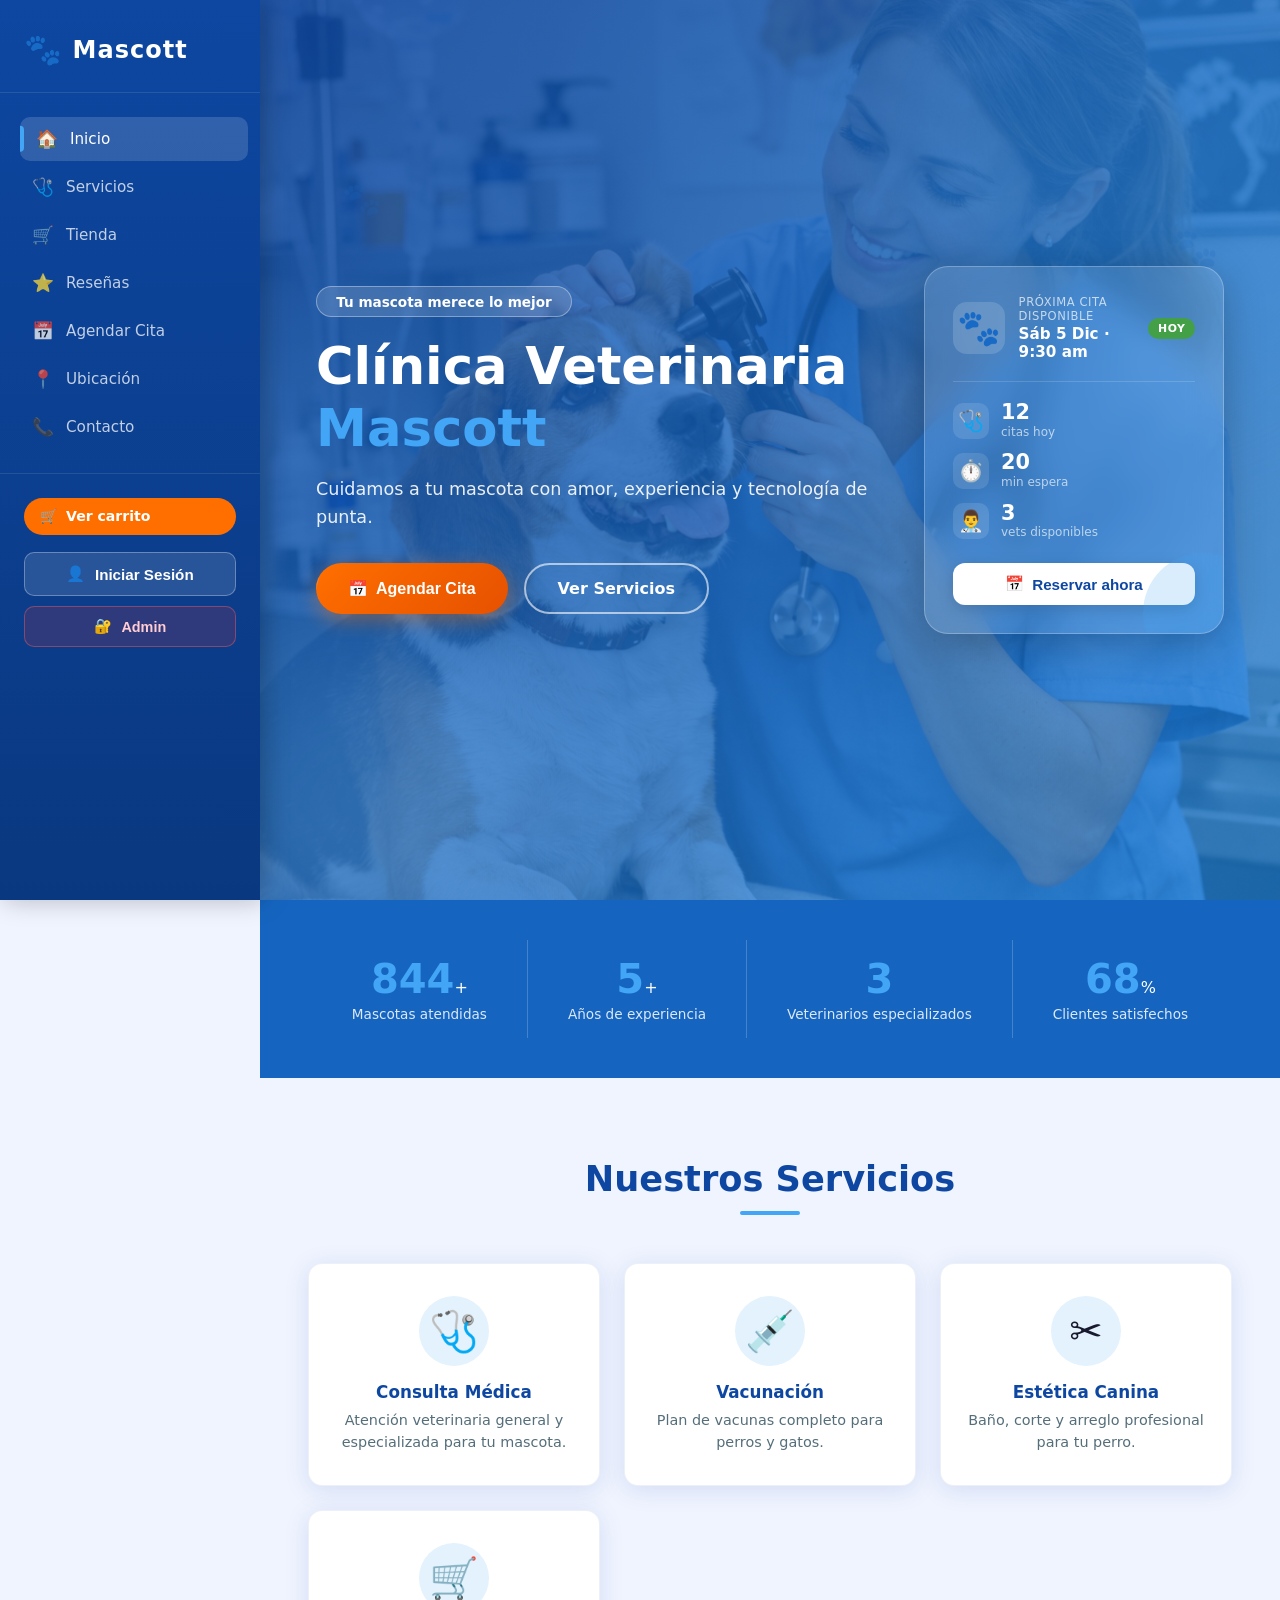
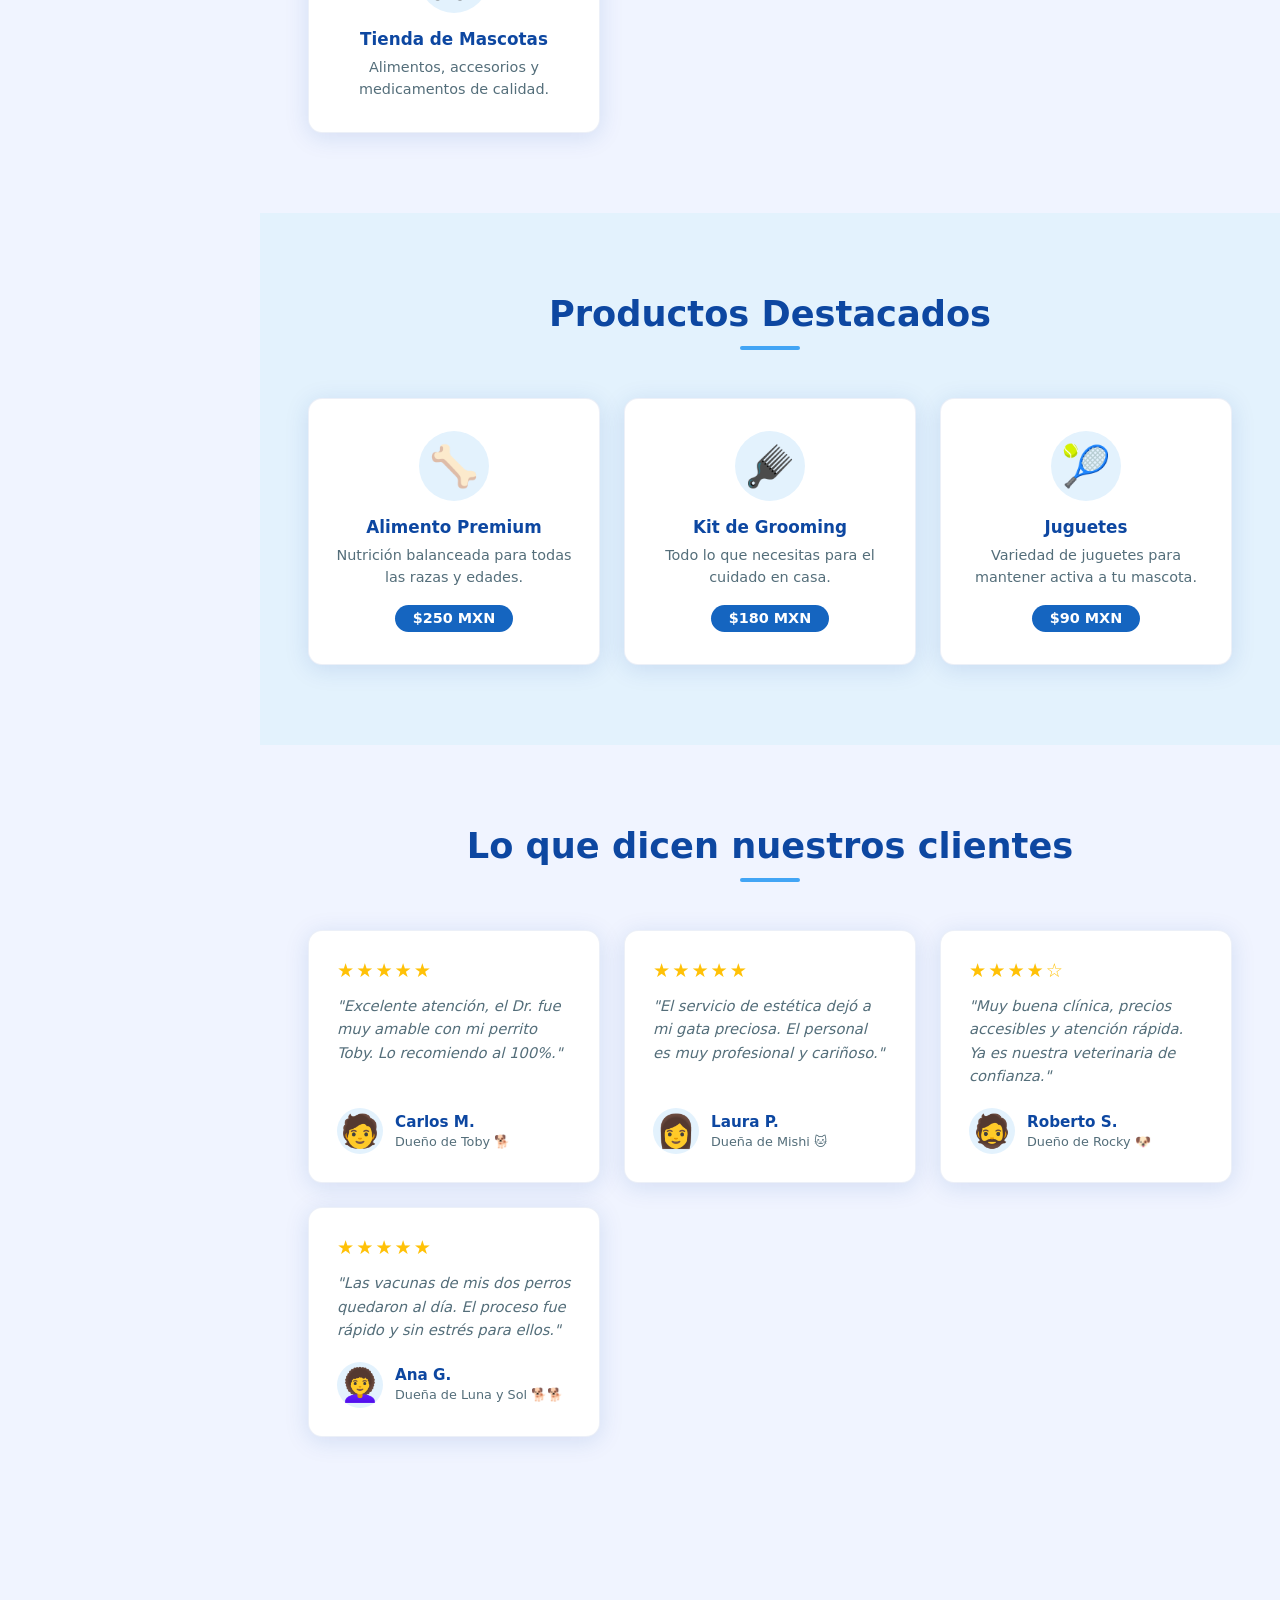
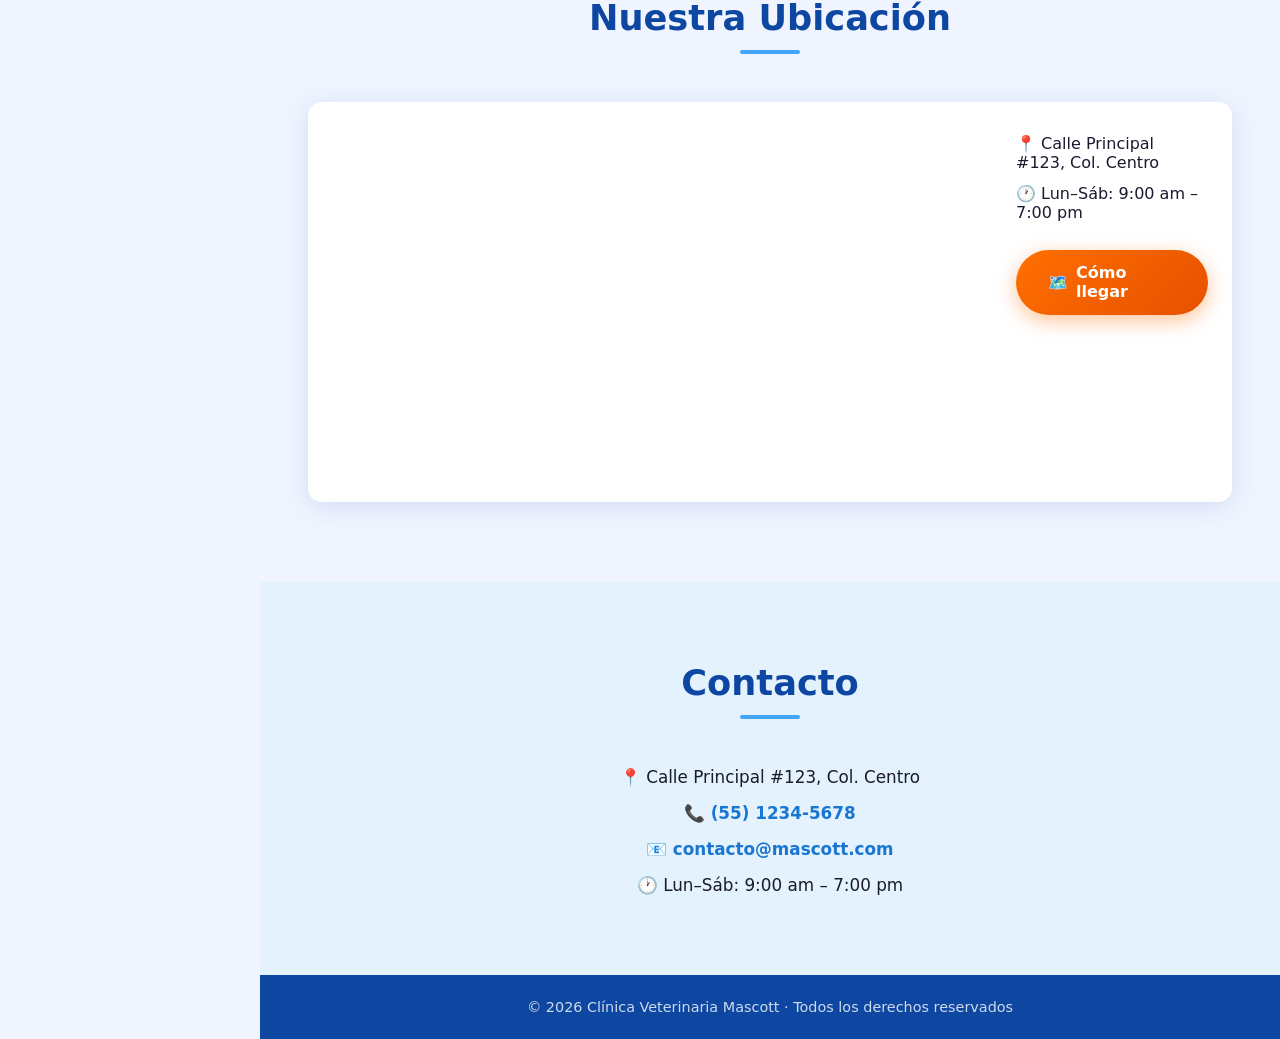
==== commit 91268f04: "miguel" ====
--- a/Documents/tranbajo/veterinaria/index.html
+++ b/Documents/tranbajo/veterinaria/index.html
@@ -4,7 +4,7 @@
   <meta charset="UTF-8" />
   <meta name="viewport" content="width=device-width, initial-scale=1.0"/>
   <title>Clínica Veterinaria Mascott</title>
-  <meta name="description" content="Clínica Veterinaria Macott – Consultas, vacunación, estética canina y tienda de mascotas." />
+  <meta name="description" content="Clínica Veterinaria Mascott – Consultas, vacunación, estética canina y tienda de mascotas." />
   <link rel="stylesheet" href="style.css" />
 </head>
 <body>
@@ -17,9 +17,9 @@
   <!-- SIDEBAR -->
   <aside class="sidebar" id="sidebar" role="navigation" aria-label="Menú lateral">
     <div class="sidebar-header">
-      <a href="#inicio" class="logo" aria-label="Clínica Veterinaria Macott">
+      <a href="#inicio" class="logo" aria-label="Clínica Veterinaria Mascott">
         <span aria-hidden="true">🐾</span>
-        <span>Macott</span>
+        <span>Mascott</span>
       </a>
     </div>
 
@@ -60,8 +60,8 @@
       aria-label="Abrir menú">
       <span class="hamburger" aria-hidden="true"></span>
     </button>
-    <a href="#inicio" class="logo topbar-logo" aria-label="Macott inicio">
-      <span aria-hidden="true">🐾</span> Macott
+    <a href="#inicio" class="logo topbar-logo" aria-label="Mascott inicio">
+      <span aria-hidden="true">🐾</span> Mascott
     </a>
     <button class="btn-login-top" id="btnLoginTop" aria-haspopup="dialog">
       <span aria-hidden="true">👤</span>
@@ -86,7 +86,7 @@
 
       <div class="hero-content">
         <span class="hero-badge">Tu mascota merece lo mejor</span>
-        <h1>Clínica Veterinaria<br><strong>Macott</strong></h1>
+        <h1>Clínica Veterinaria<br><strong>Mascott</strong></h1>
         <p>Cuidamos a tu mascota con amor, experiencia y tecnología de punta.</p>
         <div class="hero-btns">
           <button class="btn-cita" id="btnCitaHero" aria-haspopup="dialog">
@@ -257,7 +257,7 @@
       <h2 class="section-title reveal" id="tit-ubicacion">Nuestra Ubicación</h2>
       <div class="map-wrapper reveal">
         <iframe
-          title="Ubicación Clínica Veterinaria Macott"
+          title="Ubicación Clínica Veterinaria Mascott"
           src="https://www.google.com/maps/embed?pb=!1m18!1m12!1m3!1d3762.661!2d-99.1332!3d19.4326!2m3!1f0!2f0!3f0!3m2!1i1024!2i768!4f13.1!3m3!1m2!1s0x0%3A0x0!2zMTnCsDI1JzU3LjQiTiA5OcKwMDcnNTkuNSJX!5e0!3m2!1ses!2smx!4v1234567890"
           width="100%" height="400" style="border:0;" allowfullscreen=""
           loading="lazy" referrerpolicy="no-referrer-when-downgrade">
@@ -279,13 +279,13 @@
       <ul class="contacto-info reveal" role="list">
         <li><span aria-hidden="true">📍</span> Calle Principal #123, Col. Centro</li>
         <li><span aria-hidden="true">📞</span> <a href="tel:+525512345678">(55) 1234-5678</a></li>
-        <li><span aria-hidden="true">📧</span> <a href="mailto:contacto@macott.com">contacto@macott.com</a></li>
+        <li><span aria-hidden="true">📧</span> <a href="mailto:contacto@mascott.com">contacto@mascott.com</a></li>
         <li><span aria-hidden="true">🕐</span> Lun–Sáb: 9:00 am – 7:00 pm</li>
       </ul>
     </section>
 
     <footer class="footer" role="contentinfo">
-      <p>© 2026 Clínica Veterinaria Macott · Todos los derechos reservados</p>
+      <p>© 2026 Clínica Veterinaria Mascott · Todos los derechos reservados</p>
     </footer>
 
   </main>
@@ -298,7 +298,7 @@
       <div class="modal-header">
         <span aria-hidden="true">🐾</span>
         <h2 id="modal-title">Iniciar Sesión</h2>
-        <p>Accede a tu cuenta Macott</p>
+        <p>Accede a tu cuenta Mascott</p>
       </div>
       <form class="modal-form" id="loginForm" novalidate aria-label="Formulario de inicio de sesión">
         <div class="form-group">
@@ -392,7 +392,7 @@
       <div class="modal-header modal-header-admin">
         <span aria-hidden="true">🔐</span>
         <h2 id="admin-title">Panel Administrador</h2>
-        <p>Acceso exclusivo para personal Macott</p>
+        <p>Acceso exclusivo para personal Mascott</p>
       </div>
       <form class="modal-form" id="adminForm" novalidate aria-label="Formulario de acceso administrador">
         <div class="form-group">
--- a/Documents/tranbajo/veterinaria/style.css
+++ b/Documents/tranbajo/veterinaria/style.css
@@ -867,7 +867,7 @@
   inset: 0;
   background: rgba(0,0,0,.55);
   backdrop-filter: blur(4px);
-  z-index: 500;
+  z-index: 1000;
   display: flex;
   align-items: center;
   justify-content: center;
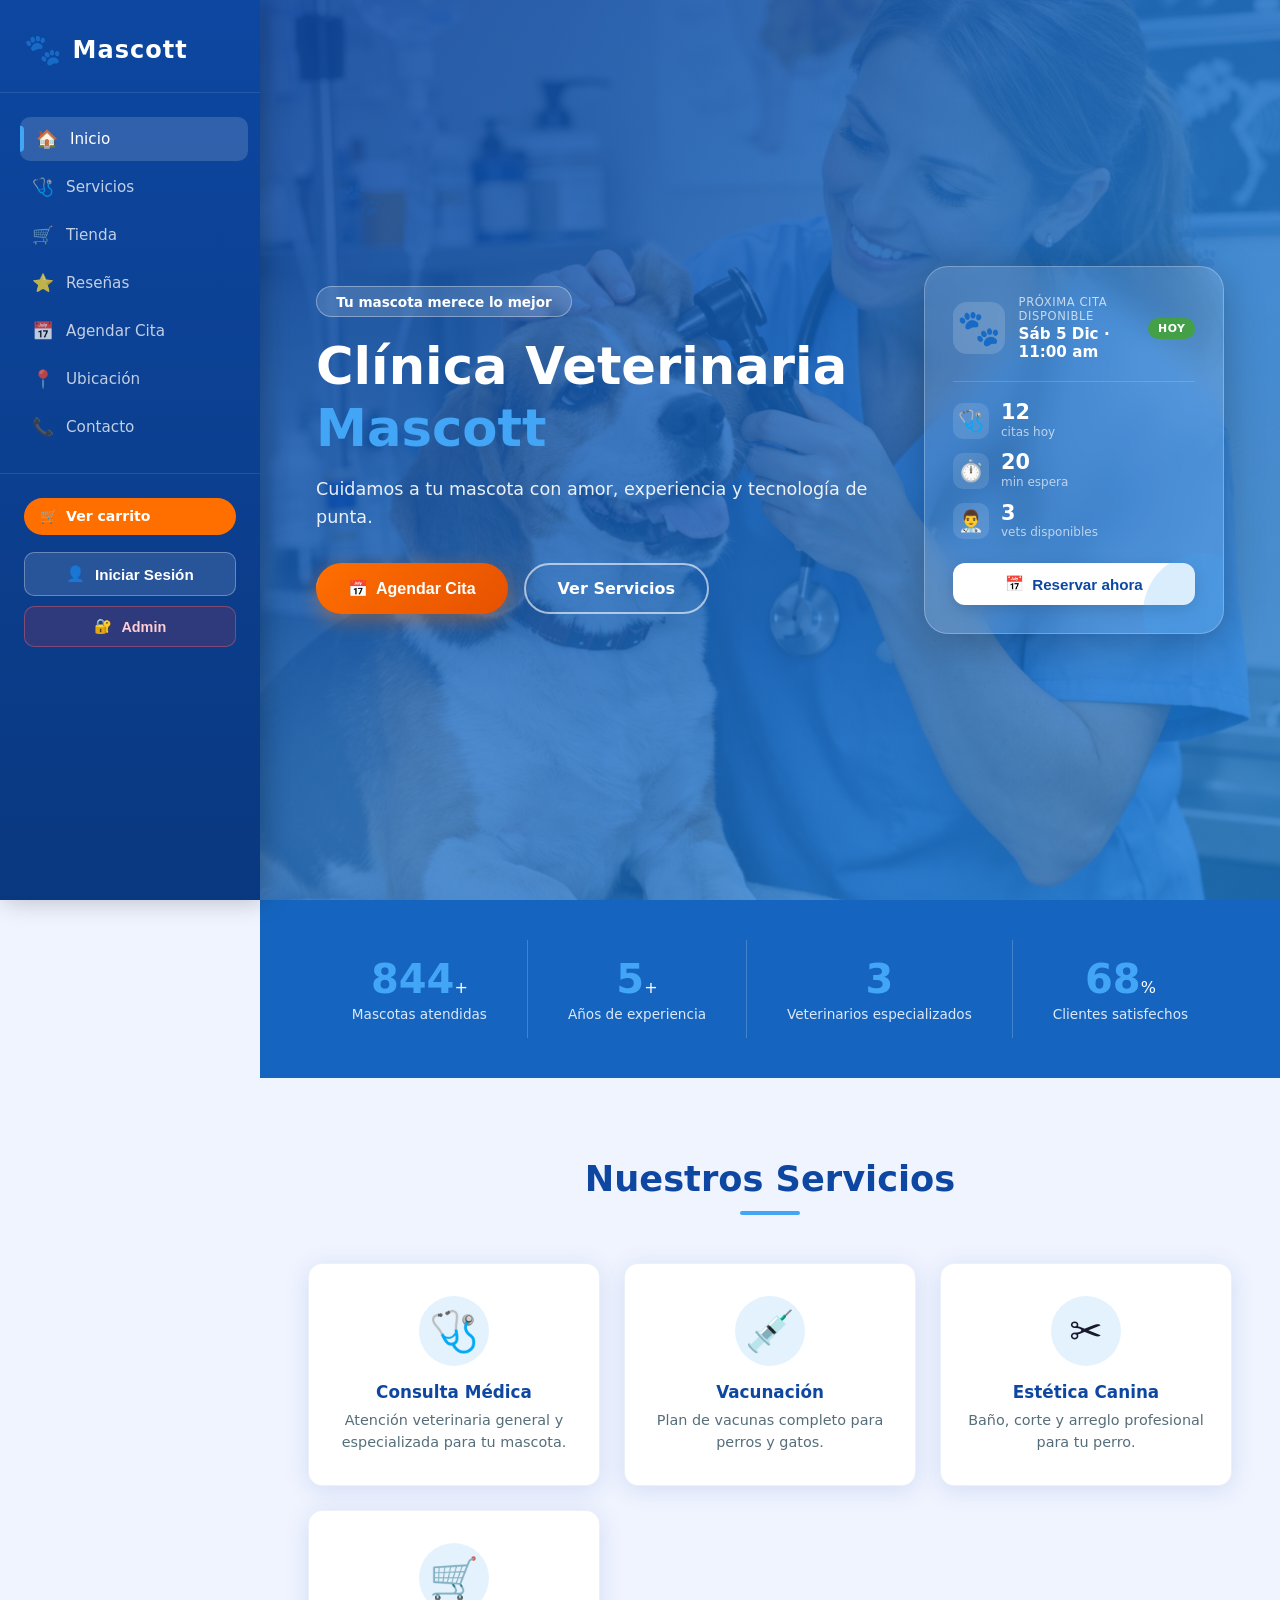
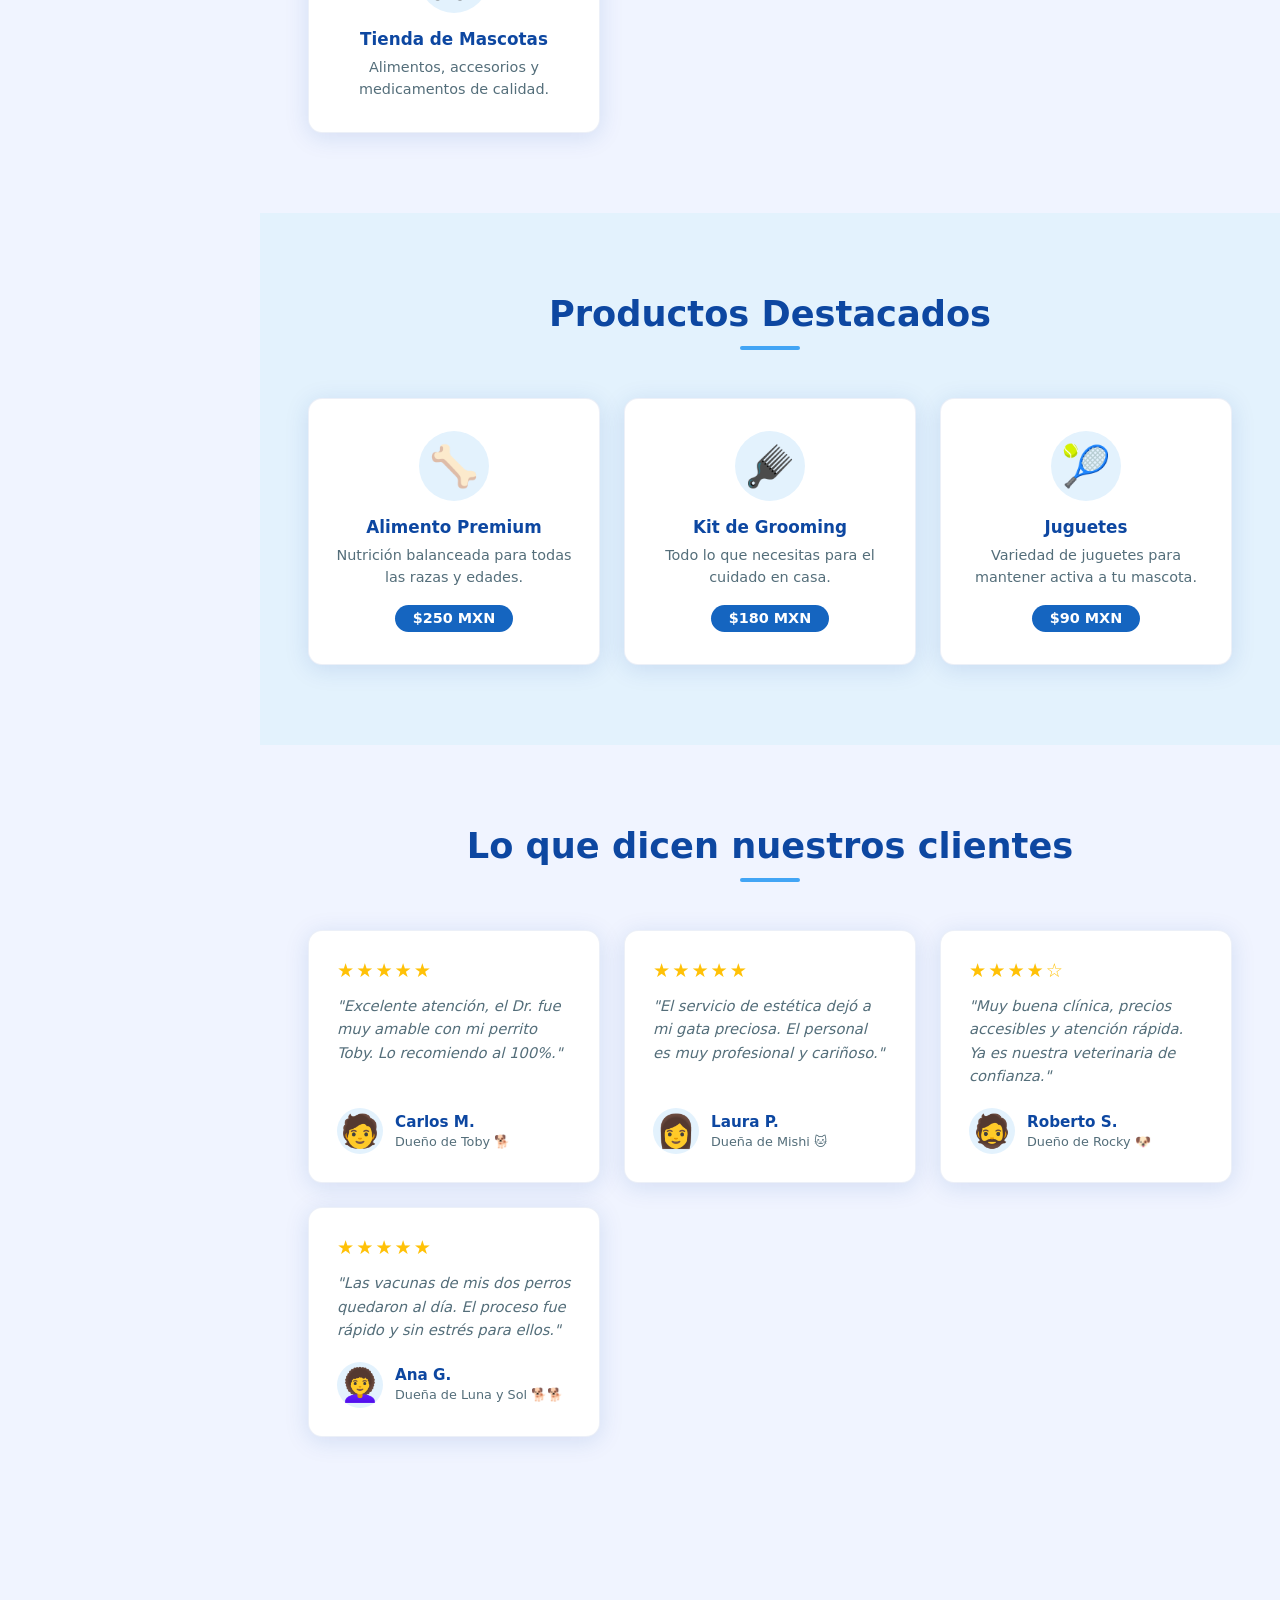
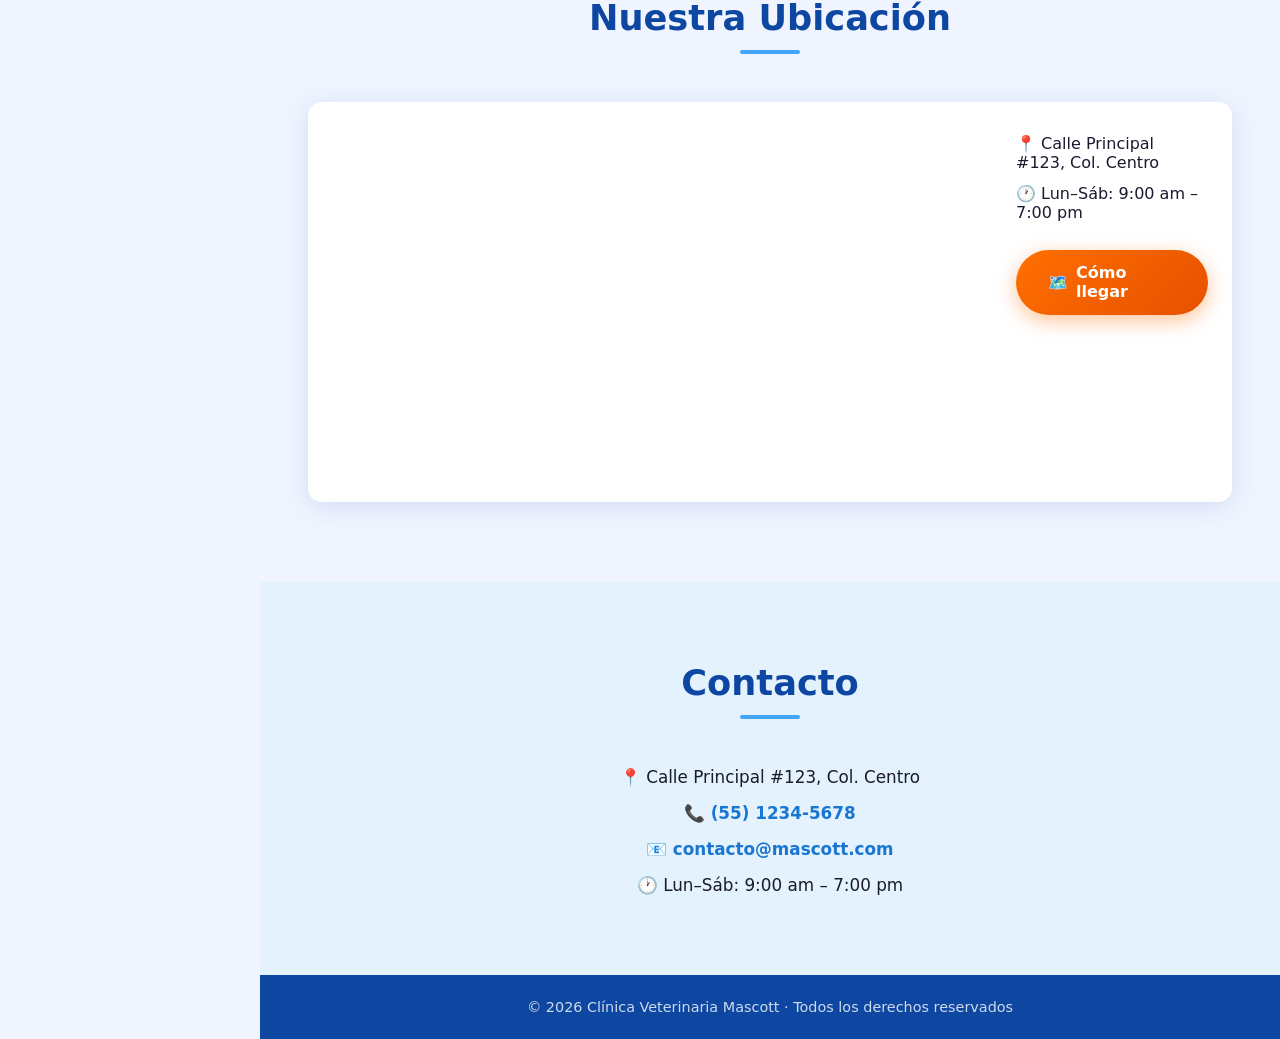
==== commit bf440f3e: "mejoraspaneladmin" ====
--- a/Documents/tranbajo/veterinaria/index.html
+++ b/Documents/tranbajo/veterinaria/index.html
@@ -354,9 +354,36 @@
           <label for="c-servicio">Servicio</label>
           <select id="c-servicio" required aria-required="true">
             <option value="">Selecciona un servicio</option>
-            <option value="consulta">🩺 Consulta Médica</option>
-            <option value="vacuna">💉 Vacunación</option>
-            <option value="estetica">✂️ Estética Canina</option>
+            <optgroup label="🩺 Consultas">
+              <option value="consulta-general">🩺 Consulta General</option>
+              <option value="consulta-especializada">🔬 Consulta Especializada</option>
+            </optgroup>
+            <optgroup label="💉 Prevención">
+              <option value="vacuna">💉 Vacunación</option>
+              <option value="desparasitacion">🪱 Desparasitación</option>
+            </optgroup>
+            <optgroup label="✂️ Estética">
+              <option value="estetica">✂️ Estética Canina</option>
+              <option value="bano">🛁 Baño y Secado</option>
+            </optgroup>
+            <optgroup label="🔬 Diagnóstico">
+              <option value="radiografia">🩻 Radiografía</option>
+              <option value="ecografia">📡 Ecografía</option>
+              <option value="laboratorio">🧪 Análisis de Laboratorio</option>
+            </optgroup>
+            <optgroup label="🏥 Cirugías y Operaciones">
+              <option value="esterilizacion">✂️ Esterilización / Castración</option>
+              <option value="cirugia-general">🏥 Cirugía General</option>
+              <option value="cirugia-ortopedica">🦴 Cirugía Ortopédica</option>
+              <option value="cirugia-dental">🦷 Cirugía Dental</option>
+              <option value="cirugia-ojos">👁️ Cirugía de Ojos</option>
+              <option value="cirugia-tumor">🔪 Extirpación de Tumor</option>
+              <option value="cesarea">🐣 Cesárea</option>
+            </optgroup>
+            <optgroup label="🚑 Urgencias">
+              <option value="urgencia">🚨 Urgencia / Emergencia</option>
+              <option value="hospitalizacion">🏨 Hospitalización</option>
+            </optgroup>
             <option value="otro">📋 Otro</option>
           </select>
           <span class="field-error" id="err-servicio" role="alert" aria-live="polite"></span>
